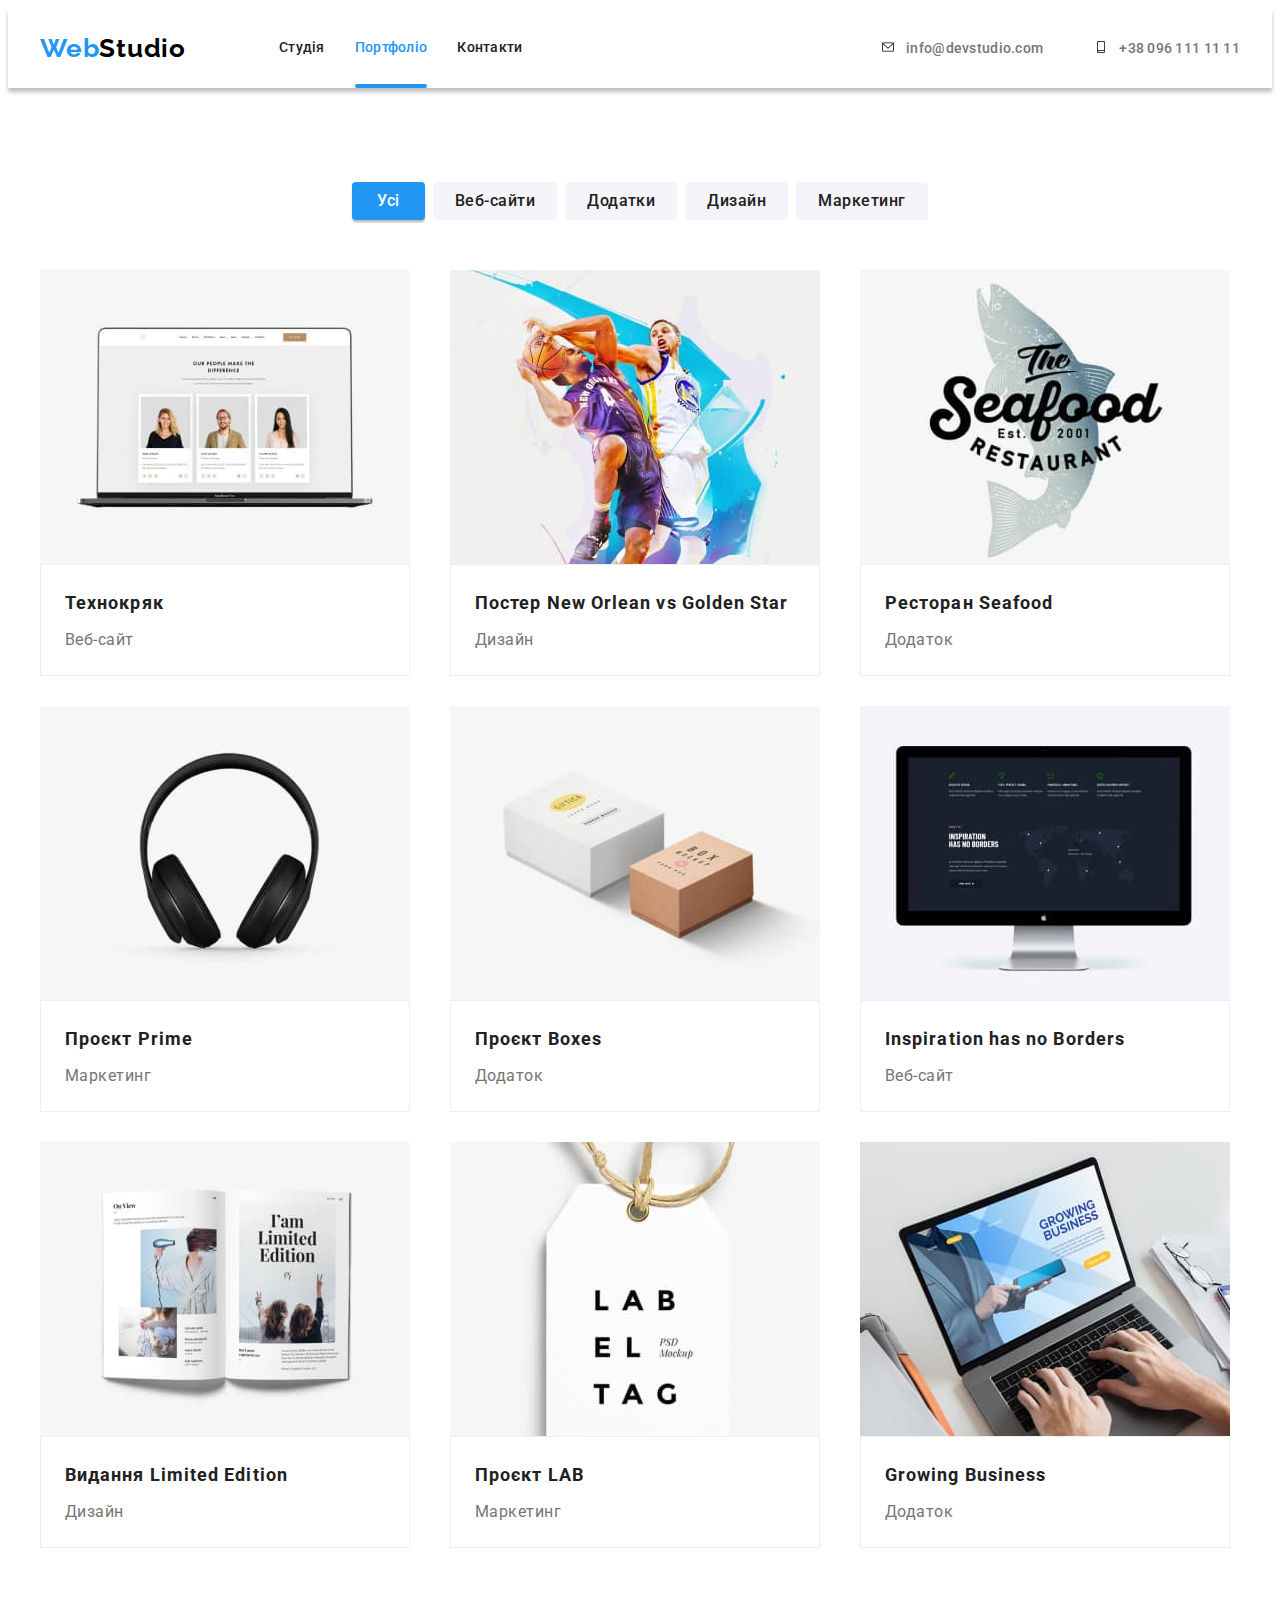
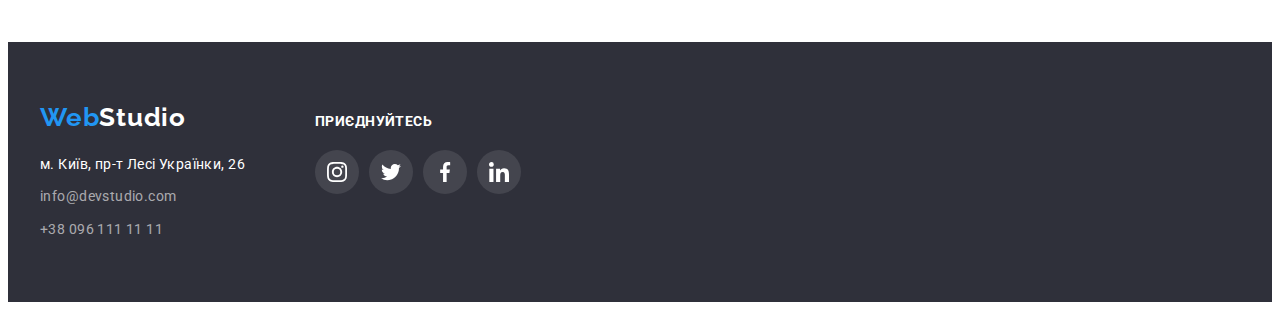
==== portfolio.html @ 469f7433 "add repo" ====
<!DOCTYPE html>
<html lang="en">
<head>
    <meta charset="UTF-8">
    <meta http-equiv="X-UA-Compatible" content="IE=edge">
    <meta name="viewport" content="width=device-width, initial-scale=1.0">
    <title>Document</title>
    <link rel="preconnect" href="https://fonts.googleapis.com">
    <link rel="preconnect" href="https://fonts.gstatic.com" crossorigin>
    <link href="https://fonts.googleapis.com/css2?family=Raleway:wght@700&family=Roboto:wght@400;500;700;900&display=swap"
        rel="stylesheet">
    <link rel="stylesheet" href="https://cdnjs.cloudflare.com/ajax/libs/modern-normalize/1.1.0/modern-normalize.min.css"
        integrity="sha512-wpPYUAdjBVSE4KJnH1VR1HeZfpl1ub8YT/NKx4PuQ5NmX2tKuGu6U/JRp5y+Y8XG2tV+wKQpNHVUX03MfMFn9Q=="
        crossorigin="anonymous" referrerpolicy="no-referrer" />
    <link rel="stylesheet" href="./css/styles.css">
</head>
<body>
    <header class="site-header">
        <div class="container header-container">
            <nav class="header-nav">
                <a href="/" class="logo"><span class="accent">Web</span>Studio</a>
                <ul class="site-nav list">
                <li class="link-header"><a href="./index.html" class="link">Студія</a></li>
                <li class="link-header"><a href="" class="link current">Портфоліо</a></li>
                <li class="link-header"><a href="" class="link">Контакти</a></li>
            </ul>
            </nav>
        <ul class="adress-header list">
            <li class="header-item"><a href="mailto:info@devstudio.com" class="header-link link"><svg class="header-icon"
                        width="16" height="12">
                        <use href="./images/icons.svg#icon-mail"></use>
                    </svg>info@devstudio.com</a></li>
            <li class="header-item"><a href="tel:+380961111111" class="header-link link"><svg class="header-icon" width="16"
                        height="12">
                        <use href="./images/icons.svg#icon-smartphone"></use>
                    </svg>+38 096 111 11 11</a></li>
        </ul>
            </div>
            </header>
    <main>
        <section class="portfolio-nav">
            <div class="container">
                <h1 class="visually-hidden">Секції портфоліо</h1>
                <ul class="portfolio-btn list">
                    <li><button type="button" class="button current-btn">Усі</button></li>
                    <li><button type="button" class="button">Веб-сайти</button></li>
                    <li><button type="button" class="button">Додатки</button></li>
                    <li><button type="button" class="button">Дизайн</button></li>
                    <li><button type="button" class="button">Маркетинг</button></li>
                </ul>
                <ul class="portfolio list">
                    <li class="portfolio-link">
                        <a href="" class="portfolio-img link">
                            <div class="text-top-wrap">
                            <img src="./images/prtf-img1.jpg" alt="Макбук з користувацькою сторінкою сайту" width="370" >
                            <p class="top-text">Ресурс пропонує комплексні пропозиції з різним рівнем функціоналу та сервісів. Все це дозволить відвідувачу отримати
                            вичерпні відомості про компанію чи приватну особу.</p>
                            </div>
                            <div class="link-text">
                                <h2 class="portfolio-header">Технокряк</h2>
                                <p class="portfolio-text">Веб-сайт</p>
                            </div>
                        </a>
                    </li>
                    <li class="portfolio-link"><a href="" class="portfolio-img link">
                        <div class="text-top-wrap">
                            <img src="./images/prtf-img2.jpg" alt="Баскетбольні гравці" width="370">
                        <p class="top-text">Ресурс пропонує комплексні пропозиції з різним рівнем функціоналу та сервісів. Все це дозволить
                        відвідувачу отримати
                        вичерпні відомості про компанію чи приватну особу.</p>
                        </div>
                        <div class="link-text">
                            <h2 class="portfolio-header">Постер New Orlean vs Golden Star</h2>
                            <p class="portfolio-text">Дизайн</p>
                        </div>
                        </a>
                    </li>
                    <li class="portfolio-link"><a href="" class="portfolio-img link">
                        <div class="text-top-wrap">
                            <img src="./images/prtf-img3.jpg" alt="Логотип ресторану" width="370"><p class="top-text">Ресурс пропонує комплексні пропозиції з різним рівнем функціоналу та сервісів. Все це дозволить
                        відвідувачу отримати
                        вичерпні відомості про компанію чи приватну особу.</p>
                        </div>
                        <div class="link-text">
                            <h2 class="portfolio-header">Ресторан Seafood</h2>
                            <p class="portfolio-text">Додаток</p>
                        </div>
                        </a>
                    </li>
                    <li class="portfolio-link"><a href="" class="portfolio-img link">
                        <div class="text-top-wrap">
                            <img src="./images/prtf-img4.jpg" alt="Гарнітура" width="370"><p class="top-text">Ресурс пропонує комплексні пропозиції з різним рівнем функціоналу та сервісів. Все це дозволить
                        відвідувачу отримати
                        вичерпні відомості про компанію чи приватну особу.</p>
                        </div>
                        <div class="link-text">
                            <h2 class="portfolio-header">Проєкт Prime</h2>
                            <p class="portfolio-text">Маркетинг</p>
                        </div>
                        </a>
                    </li>
                    <li class="portfolio-link"><a href="" class="portfolio-img link">
                        <div class="text-top-wrap">
                            <img src="./images/prtf-img5.jpg" alt="Пакувальна продукція" width="370"><p class="top-text">Ресурс пропонує комплексні пропозиції з різним рівнем функціоналу та сервісів. Все це дозволить
                        відвідувачу отримати
                        вичерпні відомості про компанію чи приватну особу.</p>
                        </div>
                        <div class="link-text">
                            <h2 class="portfolio-header">Проєкт Boxes</h2>
                            <p class="portfolio-text">Додаток</p>
                        </div>
                        </a>
                    </li>
                    <li class="portfolio-link"><a href="" class="portfolio-img link">
                        <div class="text-top-wrap">
                            <img src="./images/prtf-img6.jpg" alt="Головна сторінка веб-сайту" width="370"><p class="top-text">Ресурс пропонує комплексні пропозиції з різним рівнем функціоналу та сервісів. Все це дозволить
                        відвідувачу отримати
                        вичерпні відомості про компанію чи приватну особу.</p>
                        </div>
                        <div class="link-text">
                            <h2 class="portfolio-header">Inspiration has no Borders</h2>
                            <p class="portfolio-text">Веб-сайт</p>
                        </div>
                        </a>
                    </li>
                    <li class="portfolio-link"><a href="" class="portfolio-img link">
                        <div class="text-top-wrap">
                            <img src="./images/prtf-img7.jpg" alt="Сторінки журналу" width="370"><p class="top-text">Ресурс пропонує комплексні пропозиції з різним рівнем функціоналу та сервісів. Все це дозволить
                        відвідувачу отримати
                        вичерпні відомості про компанію чи приватну особу.</p>
                        </div>
                        <div class="link-text">
                            <h2 class="portfolio-header">Видання Limited Edition</h2>
                            <p class="portfolio-text">Дизайн</p>
                        </div>
                        </a>
                    </li>
                    <li class="portfolio-link"><a href="" class="portfolio-img link">
                        <div class="text-top-wrap">
                            <img src="./images/prtf-img8.jpg" alt="Маркування фірмового стилю" width="370"><p class="top-text">Ресурс пропонує комплексні пропозиції з різним рівнем функціоналу та сервісів. Все це дозволить
                        відвідувачу отримати
                        вичерпні відомості про компанію чи приватну особу.</p>
                        </div>
                        <div class="link-text">
                            <h2 class="portfolio-header">Проєкт LAB</h2>
                            <p class="portfolio-text">Маркетинг</p>
                        </div>
                        </a>
                    </li>
                    <li class="portfolio-link"><a href="" class="portfolio-img link">
                        <div class="text-top-wrap">
                            <img src="./images/prtf-img9.jpg" alt="Сторінка веб-сайту на головному екрані ноутбуку користувача" width="370"><p class="top-text">Ресурс пропонує комплексні пропозиції з різним рівнем функціоналу та сервісів. Все це дозволить
                        відвідувачу отримати
                        вичерпні відомості про компанію чи приватну особу.</p>
                        </div>
                        <div class="link-text">
                            <h2 class="portfolio-header">Growing Business</h2>
                            <p class="portfolio-text">Додаток</p>
                        </div>
                        </a>
                    </li>
                </ul>
            </div>
        </section>
    </main>
    <footer class="footer">
        <div class="footer-container container">
            <div class="container-address">
                <a href="/" class="logo-footer"><span class="accent">Web</span>Studio</a>
                <address class="address-footer">
                    <ul class="nav list">
                        <li class="nav-link"><a href="https://goo.gl/maps/p6rWdTMNFXtJnuZH9" target="_blank"
                                rel="noopener noreferrer nofollow" class="nav-address">м. Київ, пр-т Лесі Українки, 26</a>
                        </li>
                        <li class="nav-link"><a href="mailto:info@devstudio.com" class="nav-info">info@devstudio.com</a>
                        </li>
                        <li class="nav-link"><a href="tel:+380961111111" class="nav-info">+38 096 111 11 11</a></li>
                    </ul>
                </address>
            </div>
            <div class="container-link">
                <h2 class="footer-hidden">Приєднуйтесь</h2>
                <ul class="footer-soc-list list">
                    <li class="footer-soc-item">
                        <a href="" target="_blank" rel="noopener noreferrer nofollow" class="footer-soc-link link">
                            <svg class="footer-soc-icon" width="20" height="20">
                                <use href="./images/icons.svg#icon-instagram"></use>
                            </svg>
                        </a>
                    </li>
                    <li class="footer-soc-item">
                        <a href="" target="_blank" rel="noopener noreferrer nofollow" class="footer-soc-link link"><svg
                                class="footer-soc-icon" width="20" height="20">
                                <use href="./images/icons.svg#icon-twitter"></use>
                            </svg></a>
                    </li>
                    <li class="footer-soc-item">
                        <a href="" target="_blank" rel="noopener noreferrer nofollow" class="footer-soc-link link"><svg
                                class="footer-soc-icon" width="20" height="20">
                                <use href="./images/icons.svg#icon-facebook"></use>
                            </svg></a>
                    </li>
                    <li class="footer-soc-item">
                        <a href="" target="_blank" rel="noopener noreferrer nofollow" class="footer-soc-link link"><svg
                                class="footer-soc-icon" width="20" height="20">
                                <use href="./images/icons.svg#icon-linkedin"></use>
                            </svg></a>
                    </li>
    
                </ul>
            </div>
        </div>
    </footer>

</body>

</html>
---- css/styles.css ----
p,
h1,
h2,
h3,
h4,
h5,
h6 {
    margin: 0;
}

ul,
ol {
    margin: 0;
    padding-left: 0;
}

button {
    cursor: pointer;
}

address {
    font-style: normal;
}

img {
    display: block;
    max-width: 100%;
    height: auto;
}

body{
    background-color: #fff;
    color: #757575;
    font-family: "roboto", sans-serif;
}
:root{
    --primary-text-color: #757575;
    --title-text-color: #212121;
    --acent-color: #2196F3;
    --acent-text-color: #FFFFFF;
    --logo-header: #000000;
    --container-color: #EEEEEE;
    --section-bottom: #F5F4FA;
    --background-container: #2F303A;    
    --footer-text: rgb(255, 255, 255, 0.6);
    --bgd-container: #C4C4C4;
}

.list{
    list-style: none;
}

.link{
    text-decoration: none;
}

.container{
    width: 1200px;
    padding-left: 15px;
    padding-right: 15px;
    margin: 0 auto;
    /* outline: 2px solid red; */
}

.visually-hidden {
    position: absolute;
    white-space: nowrap;
    width: 1px;
    height: 1px;
    overflow: hidden;
    border: 0;
    padding: 0;
    clip: rect(0 0 0 0);
    clip-path: inset(50%);
    margin: -1px;
}
                                                        /*header*/
.site-header{
    background-color: var(--acent-text-color);
    box-shadow: 0px 4px 4px rgba(0, 0, 0, 0.25);
}

.logo{
    margin-right: 93px;
    color: var(--logo-header);
    text-decoration: none;
    font-family: 'raleway', sans-serif;
    font-weight: 700;
    font-size: 26px;
    line-height: 1.19;
    letter-spacing: 0.03em;
}

.accent{
    color: var(--acent-color);
}

.site-nav{
    display: flex;
    gap: 30px;
}

.link-header{
    position: relative;
}

.current::after {
    content: '';
    position: absolute;
    width: 100%;
    height: 4px;
    border-radius: 2px;
    padding-bottom: 32;
    bottom: 0;
    right: 0;
    background-color: var(--acent-color);
}

.header-nav{
    display: flex;
    align-items: center;
}
.adress-header{
    display: flex;
    align-items: center;
    gap: 50px;
}
.header-container{
    display: flex;
    justify-content: space-between;
}

.header-icon{
    align-items: center;
    margin-right: 10px;
    transition: fill 250ms linear;
}

.site-nav .link{
    color: var(--title-text-color);

    display: block;
    font-weight: 500;
    font-size: 14px;
    line-height: 1.14;
    letter-spacing: 0.02em;
    padding-top: 32px;
    padding-bottom: 32px;
    transition: color 250ms linear;
}

.site-nav .link:hover,
.site-nav .link:focus{
    color: var(--acent-color);
}
.site-nav .link.current{
    color: var(--acent-color);
}

.adress-header .link{
    color: var(--primary-text-color);

    font-weight: 500;
    font-size: 14px;
    line-height: 1.14;
    letter-spacing: 0.02em; 
    transition: color 250ms linear;
}

.adress-header .link:hover,
.adress-header .link:focus{
    color: var(--acent-color);
}

.adress-header .link:hover .header-icon,
.adress-header .link:focus .header-icon{
    fill: var(--acent-color);
}

                                                    /*main*/
.hero{
    padding-top: 200px;
    padding-bottom: 200px;
    max-width: 1600px;
    margin-left: auto;
    margin-right: auto;
    background-image: linear-gradient(rgba(47, 48, 58, 0.4), rgba(47, 48, 58, 0.4)), url(../images/hero.jpg);
    background-repeat: no-repeat;
    background-position: center;
    background-size: cover;
    background-color: var(--bgd-container);
}
.hero-title{

    width: 696px;
    margin: 0 auto;
    margin-bottom: 30px;

    color: var(--acent-text-color);
    font-weight: 900;
    font-size: 44px;
    line-height: 1.36;
    text-align: center;
    letter-spacing: 0.06em;
    text-transform: uppercase;
}
.hero-button{
    min-width: 216px;
    height: 50px;

    padding: 0;
    margin: 0 auto;
    display: block;

    box-shadow: 0px 4px 4px rgba(0, 0, 0, 0.15);
    border-radius: 4px; 
    color: var(--acent-text-color);
    background-color: var(--acent-color);
    font-family: inherit;
    font-weight: 700;
    font-size: 16px;
    line-height: 1.87;
    letter-spacing: 0.06em;
    border: none;
    cursor: pointer;
}


.corporation-icon-item {
    height: 120px;
    display: flex;
    align-items: center;
    justify-content: center;
    background: #F5F4FA;
    border-radius: 4px;
    margin-bottom: 30px;
}

.corporation-list{
    display: flex;
    gap: 30px;
}

.corporation-link{
    width: calc((100%-90)/4)

}

.corporation{
    padding-top: 94px;
    padding-bottom: 94px;
}

.corporation-caption{
    margin-bottom: 10px;

    color: var(--title-text-color);

    font-weight: 700;
    font-size: 14px;
    line-height: 1.14;
    letter-spacing: 0.03em;
    text-transform: uppercase;
}
.corporation-text{
    color: var(--primary-text-color);

    font-size: 14px;
    line-height: 1.71;
    letter-spacing: 0.03em;
}

.skills{
    padding-bottom: 94px;
}

.skills-list{
    display: flex;
    gap: 30px;
}

.skills-hidden,
.team-hidden{
    margin-bottom: 50px;

    color: var(--title-text-color);

    text-align: center;
    font-weight: 700;
    font-size: 36px;
    line-height: 1.16;
    text-align: center;
    letter-spacing: 0.03em;
}
.team{
    padding-top: 94px;
    padding-bottom: 94px;
    background-color: var(--section-bottom);
}
.team-link{
    width: calc((100%-90)/4)
    box-shadow: 0px 1px 3px rgba(0, 0, 0, 0.12), 0px 1px 1px rgba(0, 0, 0, 0.14), 0px 2px 1px rgba(0, 0, 0, 0.2);
    border-radius: 0px 0px 4px 4px;
}

.team-box{
    padding-top: 30px;
    padding-bottom: 30px;
}

.team-list{
    display: flex;
    gap: 30px;
    

}
.team-list .team-link{
    background-color: var(--acent-text-color);
    box-shadow: 0px 1px 3px rgba(0, 0, 0, 0.12), 0px 1px 1px rgba(0, 0, 0, 0.14), 0px 2px 1px rgba(0, 0, 0, 0.2);
        border-radius: 0px 0px 4px 4px;
}

.team-caption{
    color: var(--title-text-color);
    text-align: center;
    font-weight: 500;
    font-size: 16px;
    line-height: 1.18;
    text-align: center;
    letter-spacing: 0.03em;
}

.team-text{
    margin-top: 10px;

    color: var(--primary-text-color);

    text-align: center;
    line-height: 1.18;
    text-align: center;
    letter-spacing: 0.03em;
}

.team-soc-list {
    margin-top: 16px;
    display: flex;
    justify-content: center;
    gap: 10px;
    
}

.team-soc-item {
    width: 44px;
    height: 44px;
}

.team-soc-link {
    width: 100%;
    height: 100%;
    background-color: var(--acent-text-color);
    border-radius: 50%;
    display: flex;
    align-items: center;
    justify-content: center;

    transition: background-color 250ms linear;
}
.team-soc-link:hover,
.team-soc-link:focus{
    background-color: var(--acent-color);
}

.team-soc-link:hover .team-soc-icon,
.team-soc-link:focus .team-soc-icon{
    fill: var(--acent-text-color);
}


.team-soc-icon{
    fill: #AFB1B8;
    transition: fill 250ms linear;
}

/* clients */
.clients {
    padding-top: 94px;
    padding-bottom: 94px;
}

.clients-hidden {
    margin-bottom: 50px;

    color: var(--title-text-color);
    text-align: center;
    font-weight: 700;
    font-size: 36px;
    line-height: 1.16;
    letter-spacing: 0.03em;
}

.clients-list {
    display: flex;
    gap: 30px;
}

.clients-icon-item {
    width: calc((100%-150) / 6);
    height: 92px;
}

.clients-icon-link {
    display: flex;
    align-items: center;
    justify-content: center;
    border: 1px solid #AFB1B8;
    border-radius: 4px;
    width: 100%;
    height: 100%;
    transition: border-color 250ms linear;
}
.clients-icon{
    fill: #AFB1B8;
    transition: fill 250ms linear;
}

.clients-icon-link:hover,
.clients-icon-link:focus {
    border-color: var(--acent-color);
}

.clients-icon-link:hover .clients-icon,
.clients-icon-link:focus .clients-icon {
    fill: var(--acent-color);
}
                                    /*FOOTER*/                                        

.footer{
    padding-top: 60px;
    padding-bottom: 60px;
    background-color: var(--background-container);
}

.logo-footer{
    color: var(--acent-text-color);

    text-decoration: none;
    font-family: 'raleway', sans-serif;
    font-weight: 700;
    font-size: 26px;
    line-height: 1.19;
    letter-spacing: 0.03em;
}

.nav-link:not(:last-child){
    margin-bottom: 9px;
}

.nav .nav-address{
    color: var(--acent-text-color);

    text-decoration: none;
    font-style: normal;
    font-size: 14px;
    line-height: 1.71;
    letter-spacing: 0.03em;

    transition: color 250ms linear;
}

.nav .nav-address:hover,
.nav .nav-address:focus {
    color: var(--acent-color);
}

.nav .nav-info{
    color: var(--footer-text);
    text-decoration: none;
    font-style: normal;
    font-size: 14px;
    line-height: 1.71;
    letter-spacing: 0.03em;

    transition: color 250ms linear;
}

.nav .nav-info:hover,
.nav .nav-info:focus {
    color: var(--acent-color);
}

.address-footer{
    margin-top: 20px;
}

.footer-hidden {
    margin-bottom: 20px;

    color: var(--acent-text-color);
    font-weight: 700;
    font-size: 14px;
    line-height: 1.14;
    letter-spacing: 0.03em;
    text-transform: uppercase;
}
.footer-container{
    display: flex;
    gap: 70px;
    align-items: baseline;
}


.footer-soc-list {
    display: flex;
    justify-content: center;
    gap: 10px;

}

.footer-soc-item {
    width: 44px;
    height: 44px;
}

.footer-soc-link {    
    width: 100%;
    height: 100%;
    background-color: rgba(255, 255, 255, 0.1);;
    border-radius: 50%;
    display: flex;
    align-items: center;
    justify-content: center;

    transition: background-color 250ms linear;
}

.footer-soc-icon {    
    fill: var(--acent-text-color);
    transition: fill 250ms linear;
}

.footer-soc-link:hover,
.footer-soc-link:focus {
    background-color: var(--acent-color);
}

.footer-soc-link:hover .footer-soc-icon,
.footer-soc-link:focus .footer-soc-icon {
    fill: var(--acent-text-color);
}


/*PORTFOLIO*/

.button{
    padding: 6px 22px;
}
.button.current-btn{
    padding: 6px 25px;
}
.portfolio-nav{
    padding-top: 94px;
    padding-bottom: 94px;
}

.portfolio-nav .button.current-btn {
    color: var(--acent-text-color);
    background-color: var(--acent-color);
    box-shadow: 0px 3px 1px rgba(0, 0, 0, 0.1), 0px 1px 2px rgba(0, 0, 0, 0.08), 0px 2px 2px rgba(0, 0, 0, 0.12);
    border-radius: 4px;

}

.portfolio-btn{
    justify-content: center;
    margin-bottom: 50px;
    display: flex;
    gap: 8px;
}

.portfolio-nav .button{
    border-radius: 4px;
    color: var(--title-text-color);
    background-color: var(--section-bottom);
    border: none;
    font-family: inherit;
    font-weight: 500;
    font-size: 16px;
    line-height: 1.62;
    text-align: center;
    letter-spacing: 0.03em;
    cursor: pointer;

    transition: background-color 250ms linear, color 250ms linear, box-shadow 250ms linear;
}

.portfolio-nav .button:hover,
.portfolio-nav .button:focus{
    color: var(--acent-text-color);
    background-color: var(--acent-color);
    box-shadow: 0px 3px 1px rgba(0, 0, 0, 0.1), 0px 1px 2px rgba(0, 0, 0, 0.08), 0px 2px 2px rgba(0, 0, 0, 0.12);
    border-radius: 4px;
}

.link-text{
    border: 1px solid #EEEEEE;
}

.portfolio-link{
    padding: 0;
    background-color: var(--acent-text-color);
    flex-basis: calc((100% - 60px) / 3);

}
.portfolio-link:hover .top-text,
.portfolio-link:focus .top-text{
    transform: translateY(0);
}

.portfolio-img{
    display: inline-block;
    transition: box-shadow 250ms linear;
}

.portfolio-img:hover,
.portfolio-img:focus{
    box-shadow: 0px 1px 1px rgba(0, 0, 0, 0.12), 0px 4px 4px rgba(0, 0, 0, 0.06), 1px 4px 6px rgba(0, 0, 0, 0.16);
}

.portfolio-header{
    color: var(--title-text-color);
    font-weight: 700;
    font-size: 18px;
    line-height: 2;
    letter-spacing: 0.06em;
    }

.portfolio-text{
    color: var(--primary-text-color);
    line-height: 1.87;
    letter-spacing: 0.03em;
}

.link-text{
    padding-top: 20px;
    padding-left: 24px;
    padding-bottom: 20px;
    padding-right: 24px;
}
.portfolio-text{
    margin-top: 4px;
}

.portfolio{
    display: flex;
    gap: 30px;
    flex-wrap: wrap;
}

.text-top-wrap{
    position: relative;
    overflow: hidden;
}

.top-text{
    font-size: 18px;
    line-height: 1.56;
    letter-spacing: 0.03em;
    color: #FFFFFF;
    background: rgba(33, 150, 243, 0.9);

    position: absolute;
    top: 0;
    padding: 63px 24px;

    transform: translateY(100%);
    transition: transform 250ms linear;
}

.skills-item{
    position: relative;
    overflow: hidden;
}

.skills-text-top {
    font-weight: 700;
    font-size: 14px;
    line-height: 1,14;
    text-align: center;
    letter-spacing: 0.03em;
    text-transform: uppercase;
    color: #FFFFFF;
    background: rgba(47, 48, 58, 0.8);

    position: absolute;
    bottom: 0;
    width: 100%;
    height: 70px;
    display: flex;
    align-items: center;
    justify-content: center;
} 
.footer-form {
}

.footer-input-label {
    font-weight: 700;
    font-size: 14px;
    line-height: 1.14;
    letter-spacing: 0.03em;
    text-transform: uppercase;
    color: var(--acent-text-color);
}
.footer-input-label span {
    display: block;
    margin-bottom: 20px;
}

.input-wrap {
    display: flex;
    align-items: center;
    justify-content: center;
}

.footer-input {
    width: 358px;
    height: 50px;
    transition: fill 250ms linear;
    border: 1px solid rgba(255, 255, 255, 0.3);
    filter: drop-shadow(0px 4px 4px rgba(0, 0, 0, 0.15));
    border-radius: 4px;
    padding-left: 16px;
    color: rgba(255, 255, 255, 0.6);
    font-size: 16px;
    outline: transparent;
    background-color: transparent;
}

.footer-input::placeholder {
    font-weight: 400;
    font-size: 16px;
    line-height: 1.25;
    display: flex;
    align-items: center;
    letter-spacing: 0.03em;
    color: rgba(255, 255, 255, 0.6);
}

.footer-button {
    padding: 10px 28px;
    margin: 0 auto;
    display: block;
    
    box-shadow: 0px 4px 4px rgba(0, 0, 0, 0.15);
    border-radius: 4px;
    color: var(--acent-text-color);
    background-color: #2196F3;
    font-family: inherit;
    font-weight: 700;
    font-size: 16px;
    line-height: 1.87;
    letter-spacing: 0.06em;
    border: none;
    cursor: pointer;
    margin-left: 12px;

    display: flex;
    align-items: center;
    justify-content: center;

    
}

.modal-send {
    fill: var(--acent-text-color);
    margin-left: 10px;
}


/* MODAL  */

.backdrop{
    width: 100%;
    height: 100%;
    background-color: rgba(0, 0, 0, 0.2);
    position: fixed;
    top: 0;

    transition: opacity 250ms linear, visibility 250ms linear;
}

.modal{
    width: 528px;
    min-height: 581px;
    background-color: var(--acent-text-color);
    position: absolute;
    top: 50%;
    left: 50%;
    padding: 40px;
    transform: translate(-50%, -50%) scaleY(1);
    transition: transform 250ms linear;
    box-shadow: 0px 1px 3px rgba(0, 0, 0, 0.12), 0px 1px 1px rgba(0, 0, 0, 0.14), 0px 2px 1px rgba(0, 0, 0, 0.2);
    border-radius: 4px;
}

.backdrop.is-hidden .modal{
    transform: translate(-50%, -50%) scaleY(0);
}

.modal-close{
    width: 30px;
    height: 30px;
    background-color: transparent;
    border: 1px solid rgba(0, 0, 0, 0.1);
    border-radius: 50%;

    position: absolute;
    right: 8px;
    top: 8px;

    display: flex;
    align-items: center;
    justify-content: center;
}

.modal-close-icon{
    transition: fill 250ms linear;
}

.modal-close:hover .modal-close-icon,
.modal-close:focus .modal-close-icon {
    fill: var(--acent-color);
}

.modal-title{
    font-weight: 700;
    font-size: 20px;
    line-height: 1.15;
    text-align: center;
    letter-spacing: 0.03em;
    color: var(--title-text-color);
    margin-bottom: 12px;
}

.modal-input{
    width: 100%;
    height: 40px;
    transition: fill 250ms linear;
    border: 1px solid rgba(33, 33, 33, 0.2);
    border-radius: 4px;
    padding-left: 42px;
    color: var(--title-text-color);
    font-size: 14px;
    outline: transparent;
}

.modal-input:focus,
.modal-input:hover{
    border-color: var(--acent-color);
    
}

.modal-input:focus + .modal-input-icon,
.modal-input:hover +.modal-input-icon{
    fill: var(--acent-color);
}

.modal-input-icon{
    transition: fill 250ms linear;
}

.input-wrap{
    position: relative;
}

.modal-field{
    margin-bottom: 10px;
}

.modal-field.comment-field{
    margin-bottom: 20px;
}

.modal-input-icon{
    position: absolute;
    left: 12px;
    top: 50%;
    transform: translateY(-50%);
}

.modal-input::placeholder{
    font-weight: 400;
    font-size: 12px;
    line-height: 1.16;
    letter-spacing: 0.01em;
    color: rgba(117, 117, 117, 0.5);
}

.modal-text{
    width: 100%;
    height: 120px;
    border: 1px solid rgba(33, 33, 33, 0.2);
    border-radius: 4px;
    padding: 12px 16px;
    resize: none;
    font-size: 14px;
    color: var(--title-text-color);
    outline: transparent;
    transition: fill 250ms linear;
}

.modal-text::placeholder{
    font-weight: 400;
    font-size: 12px;
    line-height: 1.16;
    letter-spacing: 0.01em;
    color: rgba(117, 117, 117, 0.5);
}
.modal-text:hover,
.modal-text:focus{
    border-color: var(--acent-color);
}

.modal-button{
    padding: 10px 52px;
    margin: 0 auto;
    display: block;
    
    box-shadow: 0px 4px 4px rgba(0, 0, 0, 0.15);
    border-radius: 4px;
    color: var(--acent-text-color);
    background-color: var(--acent-color);
    font-family: inherit;
    font-weight: 700;
    font-size: 16px;
    line-height: 1.87;
    letter-spacing: 0.06em;
    border: none;
    cursor: pointer;

    transition: background-color 250ms linear, color 250ms linear, box-shadow 250ms linear;

}   

.modal-button:hover,
.modal-button:focus {
    border-radius: 4px;
    background: #188CE8;
    box-shadow: 0px 3px 1px rgba(0, 0, 0, 0.1), 0px 1px 2px rgba(0, 0, 0, 0.08), 0px 2px 2px rgba(0, 0, 0, 0.12);
}

.input-label{
    font-weight: 400;
    font-size: 12px;
    line-height: 1.16;
    letter-spacing: 0.01em;
    color: var(--primary-text-color);
    
}
.input-label span{
    display: block;
    margin-bottom: 4px;
}

.check-field{
    margin-bottom: 30px;
    display: flex;
    justify-content: center;
}

.check-text{
    font-weight: 400;
    font-size: 14px;
    line-height: 1.71;
    letter-spacing: 0.03em;
    color: var(--primary-text-color);
    display: flex;
    align-items: center;
}

.check-text span{
    width: 16px;
    height: 15px;
    border: 2px solid #212121;
    border-radius: 3px;
    margin-right: 7px;
    display: flex;
    align-items: center;
    justify-content: center;
    fill: transparent;
}

.input-check:checked + .check-text span{
    background-color: #2196F3;
    border: transparent;
    fill: var(--acent-text-color);
}
.input-check:focus + .check-text span,
.input-check:hover + .check-text span{
    border-color: var(--acent-color);
}

.check-link{
    color: #2196F3;
    display: block;
    font-weight: 400;
    font-size: 14px;
    line-height: 1.71;
    letter-spacing: 0.03em;
    text-decoration-line: underline;
    margin-left: 5px;


}

/* java */

.backdrop.is-hidden{
    opacity: 0;
    visibility: hidden;
    pointer-events: none;
}
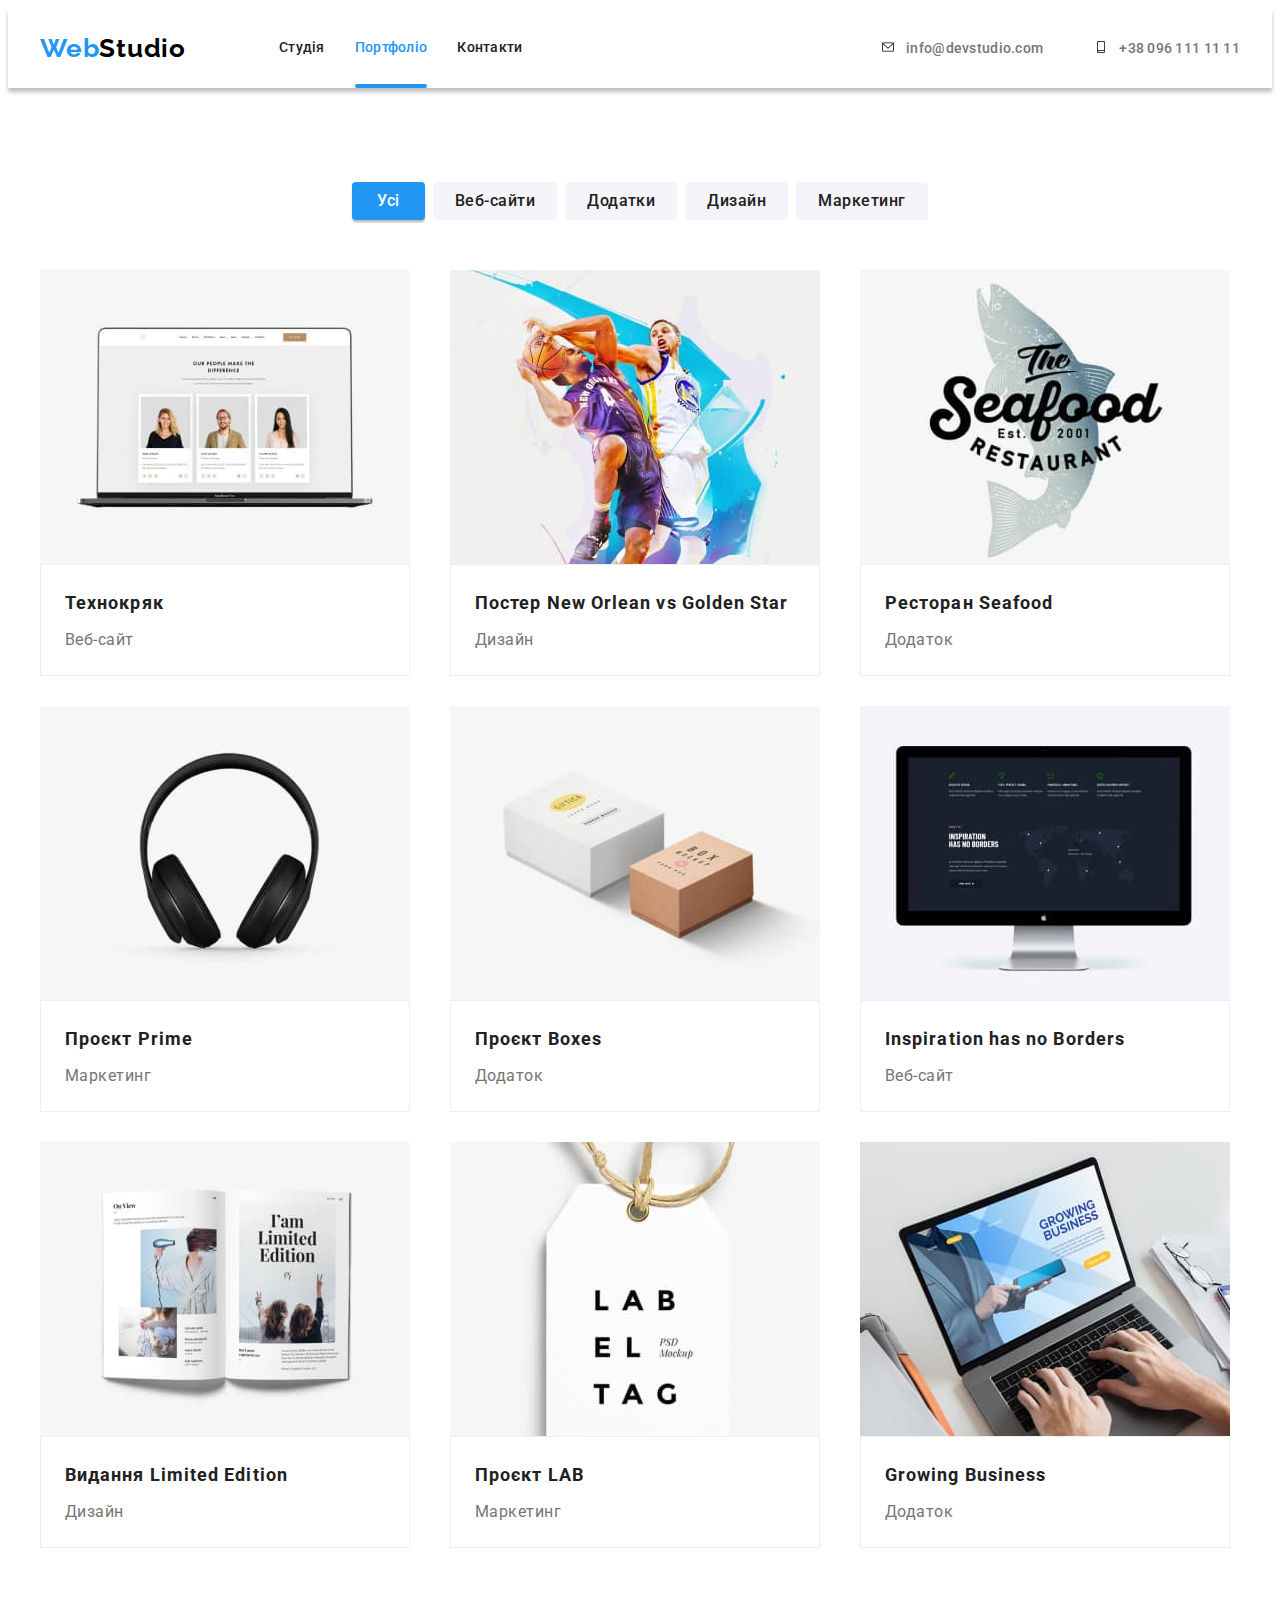
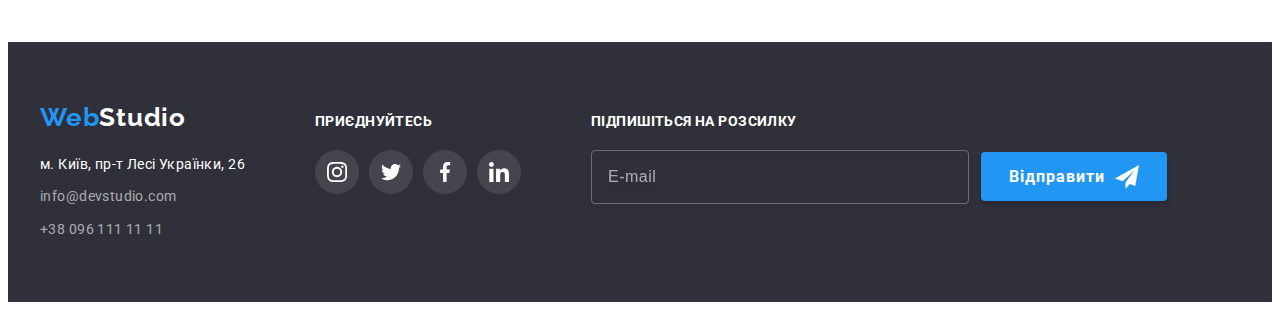
==== commit 1c9a4e80: "add correct version" ====
--- a/portfolio.html
+++ b/portfolio.html
@@ -12,7 +12,7 @@
     <link rel="stylesheet" href="https://cdnjs.cloudflare.com/ajax/libs/modern-normalize/1.1.0/modern-normalize.min.css"
         integrity="sha512-wpPYUAdjBVSE4KJnH1VR1HeZfpl1ub8YT/NKx4PuQ5NmX2tKuGu6U/JRp5y+Y8XG2tV+wKQpNHVUX03MfMFn9Q=="
         crossorigin="anonymous" referrerpolicy="no-referrer" />
-    <link rel="stylesheet" href="./css/styles.css">
+    <link rel="stylesheet" href="./css/main.min.css">
 </head>
 <body>
     <header class="site-header">
@@ -209,6 +209,22 @@
     
                 </ul>
             </div>
+            <div>
+                <form class="footer-form">
+                    <div class="footer-field">
+                        <label for="footer-user-email" class="footer-input-label"><span>Підпишіться на
+                                розсилку</span></label>
+                        <div class="input-wrap">
+                            <input type="email" name="user-email" class="footer-input" placeholder="E-mail" required
+                                id="footer-user-email">
+                            <button type="submit" class="footer-button">Відправити<svg class="modal-send" width="24"
+                                    height="24">
+                                    <use href="./images/icons.svg#icon-send"></use>
+                                </svg></button>
+                        </div>
+                    </div>
+                </form>
+            </div>
         </div>
     </footer>
 
--- a/css/main.min.css
+++ b/css/main.min.css
@@ -0,0 +1 @@
+:root{--primary-text-color: #757575;--title-text-color: #212121;--acent-color: #2196F3;--acent-text-color: #FFFFFF;--logo-header: #000000;--container-color: #EEEEEE;--section-bottom: #F5F4FA;--background-container: #2F303A;--footer-text: rgb(255, 255, 255, 0.6);--bgd-container: #C4C4C4}p,h1,h2,h3,h4,h5,h6{margin:0}ul,ol{margin:0;padding-left:0}button{cursor:pointer}address{font-style:normal}img{display:block;max-width:100%;height:auto}body{background-color:#fff;color:#757575;font-family:"roboto",sans-serif}.list{list-style:none}.link{text-decoration:none}.visually-hidden{position:absolute;white-space:nowrap;width:1px;height:1px;overflow:hidden;border:0;padding:0;clip:rect(0 0 0 0);-webkit-clip-path:inset(50%);clip-path:inset(50%);margin:-1px}.container{width:1200px;padding-left:15px;padding-right:15px;margin:0 auto}.input-wrap{display:flex;align-items:center;justify-content:center}.backdrop{width:100%;height:100%;background-color:rgba(0,0,0,.2);position:fixed;top:0;transition:opacity 250ms linear,visibility 250ms linear}.modal{width:528px;min-height:581px;background-color:var(--acent-text-color);position:absolute;top:50%;left:50%;padding:40px;transform:translate(-50%, -50%) scaleY(1);transition:transform 250ms linear;box-shadow:0px 1px 3px rgba(0,0,0,.12),0px 1px 1px rgba(0,0,0,.14),0px 2px 1px rgba(0,0,0,.2);border-radius:4px}.backdrop.is-hidden .modal{transform:translate(-50%, -50%) scaleY(0)}.modal-close{width:30px;height:30px;background-color:rgba(0,0,0,0);border:1px solid rgba(0,0,0,.1);border-radius:50%;position:absolute;right:8px;top:8px;display:flex;align-items:center;justify-content:center}.modal-close-icon{transition:fill 250ms linear}.modal-close:hover .modal-close-icon,.modal-close:focus .modal-close-icon{fill:var(--acent-color)}.modal-title{font-weight:700;font-size:20px;line-height:1.15;letter-spacing:.03em;text-align:center;color:var(--title-text-color);margin-bottom:12px}.modal-input{width:100%;height:40px;transition:fill 250ms linear;border:1px solid rgba(33,33,33,.2);border-radius:4px;padding-left:42px;color:var(--title-text-color);font-size:14px;outline:rgba(0,0,0,0)}.modal-input:focus,.modal-input:hover{border-color:var(--acent-color)}.modal-input::-moz-placeholder{font-weight:400;font-size:12px;line-height:1.16;letter-spacing:.01em;color:rgba(117,117,117,.5)}.modal-input:-ms-input-placeholder{font-weight:400;font-size:12px;line-height:1.16;letter-spacing:.01em;color:rgba(117,117,117,.5)}.modal-input::placeholder{font-weight:400;font-size:12px;line-height:1.16;letter-spacing:.01em;color:rgba(117,117,117,.5)}.modal-input-icon{transition:fill 250ms linear}.modal-input:focus+.modal-input-icon,.modal-input:hover+.modal-input-icon{fill:var(--acent-color)}.input-wrap{position:relative}.modal-field{margin-bottom:10px}.modal-field.comment-field{margin-bottom:20px}.modal-input-icon{position:absolute;left:12px;top:50%;transform:translateY(-50%)}.modal-text{width:100%;height:120px;border:1px solid rgba(33,33,33,.2);border-radius:4px;padding:12px 16px;resize:none;font-size:14px;color:var(--title-text-color);outline:rgba(0,0,0,0);transition:fill 250ms linear}.modal-text:hover,.modal-text:focus{border-color:var(--acent-color)}.modal-text::-moz-placeholder{font-weight:400;font-size:12px;line-height:1.16;letter-spacing:.01em;color:rgba(117,117,117,.5)}.modal-text:-ms-input-placeholder{font-weight:400;font-size:12px;line-height:1.16;letter-spacing:.01em;color:rgba(117,117,117,.5)}.modal-text::placeholder{font-weight:400;font-size:12px;line-height:1.16;letter-spacing:.01em;color:rgba(117,117,117,.5)}.modal-button{padding:10px 52px;margin:0 auto;display:block;box-shadow:0px 4px 4px rgba(0,0,0,.15);border-radius:4px;color:var(--acent-text-color);background-color:var(--acent-color);font-family:inherit;font-weight:700;font-size:16px;line-height:1.87;letter-spacing:.06em;border:none;cursor:pointer;transition:background-color 250ms linear,color 250ms linear,box-shadow 250ms linear}.modal-button:hover,.modal-button:focus{border-radius:4px;background:#188ce8;box-shadow:0px 3px 1px rgba(0,0,0,.1),0px 1px 2px rgba(0,0,0,.08),0px 2px 2px rgba(0,0,0,.12)}.input-label{font-weight:400;font-size:12px;line-height:1.16;letter-spacing:.01em;color:var(--primary-text-color)}.input-label span{display:block;margin-bottom:4px}.check-field{margin-bottom:30px;display:flex;justify-content:center}.check-text{font-weight:400;font-size:14px;line-height:1.71;letter-spacing:.03em;color:var(--primary-text-color);display:flex;align-items:center}.check-text span{width:16px;height:15px;border:2px solid #212121;border-radius:3px;margin-right:7px;display:flex;align-items:center;justify-content:center;fill:rgba(0,0,0,0)}.input-check:checked+.check-text span{background-color:#2196f3;border:rgba(0,0,0,0);fill:var(--acent-text-color)}.input-check:focus+.check-text span,.input-check:hover+.check-text span{border-color:var(--acent-color)}.check-link{color:#2196f3;display:block;font-weight:400;font-size:14px;line-height:1.71;letter-spacing:.03em;-webkit-text-decoration-line:underline;text-decoration-line:underline;margin-left:5px}.backdrop.is-hidden{opacity:0;visibility:hidden;pointer-events:none}.site-header{background-color:var(--acent-text-color);box-shadow:0px 4px 4px rgba(0,0,0,.25)}.logo{margin-right:93px;color:var(--logo-header);text-decoration:none;font-family:"raleway",sans-serif;font-weight:700;font-size:26px;line-height:1.19;letter-spacing:.03em}.accent{color:var(--acent-color)}.site-nav{display:flex;gap:30px}.link-header{position:relative}.current::after{content:"";position:absolute;width:100%;height:4px;border-radius:2px;padding-bottom:32;bottom:0;right:0;background-color:var(--acent-color)}.header-nav{display:flex;align-items:center}.adress-header{display:flex;align-items:center;gap:50px}.header-container{display:flex;justify-content:space-between}.header-icon{align-items:center;margin-right:10px;transition:fill 250ms linear}.adress-header .link:hover .header-icon,.adress-header .link:focus .header-icon{fill:var(--acent-color)}.site-nav .link{color:var(--title-text-color);display:block;font-weight:500;font-size:14px;line-height:1.14;letter-spacing:.02em;padding-top:32px;padding-bottom:32px;transition:color 250ms linear}.site-nav .link:hover,.site-nav .link:focus{color:var(--acent-color)}.site-nav .link.current{color:var(--acent-color)}.adress-header .link{color:var(--primary-text-color);font-weight:500;font-size:14px;line-height:1.14;letter-spacing:.02em;transition:color 250ms linear}.adress-header .link:hover,.adress-header .link:focus{color:var(--acent-color)}.hero{padding-top:200px;padding-bottom:200px;max-width:1600px;margin-left:auto;margin-right:auto;background-image:linear-gradient(rgba(47, 48, 58, 0.4), rgba(47, 48, 58, 0.4)),url(../images/hero.jpg);background-repeat:no-repeat;background-position:center;background-size:cover;background-color:var(--bgd-container)}.hero-title{width:696px;margin:0 auto;margin-bottom:30px;color:var(--acent-text-color);font-weight:900;font-size:44px;line-height:1.36;letter-spacing:.06em;text-align:center;text-transform:uppercase}.hero-button{min-width:216px;height:50px;padding:0;margin:0 auto;display:block;box-shadow:0px 4px 4px rgba(0,0,0,.15);border-radius:4px;color:var(--acent-text-color);background-color:var(--acent-color);font-family:inherit;font-weight:700;font-size:16px;line-height:1.87;letter-spacing:.06em;border:none;cursor:pointer}.corporation-icon-item{height:120px;display:flex;align-items:center;justify-content:center;background:var(--section-bottom);border-radius:4px;margin-bottom:30px}.corporation-list{display:flex;gap:30px}.corporation-link{width:calc((100% - 90px)/4)}.corporation{padding-top:94px;padding-bottom:94px}.corporation-caption{margin-bottom:10px;color:var(--title-text-color);font-weight:700;font-size:14px;line-height:1.14;letter-spacing:.03em;text-transform:uppercase}.corporation-text{color:var(--primary-text-color);font-size:14px;line-height:1.71;letter-spacing:.03em}.skills{padding-bottom:94px}.skills-list{display:flex;gap:30px}.skills-item{position:relative;overflow:hidden}.skills-text-top{font-weight:700;font-size:14px;line-height:1.14;letter-spacing:.03em;text-align:center;text-transform:uppercase;color:#fff;background:rgba(47,48,58,.8);position:absolute;bottom:0;width:100%;height:70px;display:flex;align-items:center;justify-content:center}.skills-hidden{margin-bottom:50px;color:var(--title-text-color);text-align:center;font-weight:700;font-size:36px;line-height:1.16;letter-spacing:.03em;text-align:center}.team-hidden{margin-bottom:50px;color:var(--title-text-color);font-weight:700;font-size:36px;line-height:1.16;letter-spacing:.03em;text-align:center}.team{padding-top:94px;padding-bottom:94px;background-color:var(--section-bottom)}.team-link{box-shadow:0px 1px 3px rgba(0,0,0,.12),0px 1px 1px rgba(0,0,0,.14),0px 2px 1px rgba(0,0,0,.2);border-radius:0px 0px 4px 4px}.team-box{padding-top:30px;padding-bottom:30px}.team-list{display:flex;gap:30px}.team-list .team-link{background-color:var(--acent-text-color);box-shadow:0px 1px 3px rgba(0,0,0,.12),0px 1px 1px rgba(0,0,0,.14),0px 2px 1px rgba(0,0,0,.2);border-radius:0px 0px 4px 4px}.team-caption{color:var(--title-text-color);text-align:center;font-weight:500;font-size:16px;line-height:1.18;letter-spacing:.03em;text-align:center}.team-text{margin-top:10px;color:var(--primary-text-color);line-height:1.18;letter-spacing:.03em;text-align:center}.team-soc-list{margin-top:16px;display:flex;justify-content:center;gap:10px}.team-soc-item{width:44px;height:44px}.team-soc-link{width:100%;height:100%;background-color:var(--acent-text-color);border-radius:50%;display:flex;align-items:center;justify-content:center;transition:background-color 250ms linear}.team-soc-link:hover,.team-soc-link:focus{background-color:var(--acent-color)}.team-soc-icon{fill:#afb1b8;transition:fill 250ms linear}.team-soc-link:hover .team-soc-icon,.team-soc-link:focus .team-soc-icon{fill:var(--acent-text-color)}.clients{padding-top:94px;padding-bottom:94px}.clients-hidden{margin-bottom:50px;color:var(--title-text-color);text-align:center;font-weight:700;font-size:36px;line-height:1.16;letter-spacing:.03em}.clients-list{display:flex;gap:30px}.clients-icon-item{width:calc((100% - 150px)/6);height:92px}.clients-icon-link{display:flex;align-items:center;justify-content:center;border:1px solid #afb1b8;border-radius:4px;width:100%;height:100%;transition:border-color 250ms linear}.clients-icon-link:hover,.clients-icon-link:focus{border-color:var(--acent-color)}.clients-icon{fill:#afb1b8;transition:fill 250ms linear}.clients-icon-link:hover .clients-icon,.clients-icon-link:focus .clients-icon{fill:var(--acent-color)}.footer{padding-top:60px;padding-bottom:60px;background-color:var(--background-container)}.logo-footer{color:var(--acent-text-color);text-decoration:none;font-family:"raleway",sans-serif;font-weight:700;font-size:26px;line-height:1.19;letter-spacing:.03em}.nav-link:not(:last-child){margin-bottom:9px}.nav .nav-address{color:var(--acent-text-color);text-decoration:none;font-style:normal;font-size:14px;line-height:1.71;letter-spacing:.03em;transition:color 250ms linear}.nav .nav-address:hover,.nav .nav-address:focus{color:var(--acent-color)}.nav .nav-info{color:var(--footer-text);text-decoration:none;font-style:normal;font-size:14px;line-height:1.71;letter-spacing:.03em;transition:color 250ms linear}.nav .nav-info:hover,.nav .nav-info:focus{color:var(--acent-color)}.address-footer{margin-top:20px}.footer-hidden{margin-bottom:20px;color:var(--acent-text-color);font-weight:700;font-size:14px;line-height:1.14;letter-spacing:.03em;text-transform:uppercase}.footer-container{display:flex;gap:70px;align-items:baseline}.footer-soc-list{display:flex;justify-content:center;gap:10px}.footer-soc-item{width:44px;height:44px}.footer-soc-link{width:100%;height:100%;background-color:rgba(255,255,255,.1);border-radius:50%;display:flex;align-items:center;justify-content:center;transition:background-color 250ms linear}.footer-soc-link:hover,.footer-soc-link:focus{background-color:var(--acent-color)}.footer-soc-icon{fill:var(--acent-text-color);transition:fill 250ms linear}.footer-soc-link:hover .footer-soc-icon,.footer-soc-link:focus .footer-soc-icon{fill:var(--acent-text-color)}.footer-input-label{font-weight:700;font-size:14px;line-height:1.14;letter-spacing:.03em;text-transform:uppercase;color:var(--acent-text-color)}.footer-input-label span{display:block;margin-bottom:20px}.footer-input{width:358px;height:50px;transition:fill 250ms linear;border:1px solid rgba(255,255,255,.3);filter:drop-shadow(0px 4px 4px rgba(0, 0, 0, 0.15));border-radius:4px;padding-left:16px;color:rgba(255,255,255,.6);font-size:16px;outline:rgba(0,0,0,0);background-color:rgba(0,0,0,0)}.footer-input::-moz-placeholder{font-weight:400;font-size:16px;line-height:1.25;letter-spacing:.03em;display:flex;align-items:center;color:rgba(255,255,255,.6)}.footer-input:-ms-input-placeholder{font-weight:400;font-size:16px;line-height:1.25;letter-spacing:.03em;display:flex;align-items:center;color:rgba(255,255,255,.6)}.footer-input::placeholder{font-weight:400;font-size:16px;line-height:1.25;letter-spacing:.03em;display:flex;align-items:center;color:rgba(255,255,255,.6)}.footer-button{padding:10px 28px;margin:0 auto;display:block;box-shadow:0px 4px 4px rgba(0,0,0,.15);border-radius:4px;color:var(--acent-text-color);background-color:#2196f3;font-family:inherit;font-weight:700;font-size:16px;line-height:1.87;letter-spacing:.06em;border:none;cursor:pointer;margin-left:12px;display:flex;align-items:center;justify-content:center}.modal-send{fill:var(--acent-text-color);margin-left:10px}.button{padding:6px 22px}.button.current-btn{padding:6px 25px}.portfolio-nav{padding-top:94px;padding-bottom:94px}.portfolio-nav .button.current-btn{color:var(--acent-text-color);background-color:var(--acent-color);box-shadow:0px 3px 1px rgba(0,0,0,.1),0px 1px 2px rgba(0,0,0,.08),0px 2px 2px rgba(0,0,0,.12);border-radius:4px}.portfolio-btn{justify-content:center;margin-bottom:50px;display:flex;gap:8px}.portfolio-nav .button{border-radius:4px;color:var(--title-text-color);background-color:var(--section-bottom);border:none;font-family:inherit;font-weight:500;font-size:16px;line-height:1.62;letter-spacing:.03em;text-align:center;cursor:pointer;transition:background-color 250ms linear,color 250ms linear,box-shadow 250ms linear}.portfolio-nav .button:hover,.portfolio-nav .button:focus{color:var(--acent-text-color);background-color:var(--acent-color);box-shadow:0px 3px 1px rgba(0,0,0,.1),0px 1px 2px rgba(0,0,0,.08),0px 2px 2px rgba(0,0,0,.12);border-radius:4px}.portfolio-link{padding:0;background-color:var(--acent-text-color);flex-basis:calc((100% - 60px)/3)}.portfolio-img{display:inline-block;transition:box-shadow 250ms linear}.portfolio-img:hover,.portfolio-img:focus{box-shadow:0px 1px 1px rgba(0,0,0,.12),0px 4px 4px rgba(0,0,0,.06),1px 4px 6px rgba(0,0,0,.16)}.portfolio-header{color:var(--title-text-color);font-weight:700;font-size:18px;line-height:2;letter-spacing:.06em}.portfolio-text{color:var(--primary-text-color);line-height:1.87;letter-spacing:.03em}.link-text{border:1px solid #eee;padding-top:20px;padding-left:24px;padding-bottom:20px;padding-right:24px}.portfolio-text{margin-top:4px}.portfolio{display:flex;gap:30px;flex-wrap:wrap}.text-top-wrap{position:relative;overflow:hidden}.top-text{font-size:18px;line-height:1.56;letter-spacing:.03em;color:#fff;background:rgba(33,150,243,.9);position:absolute;top:0;padding:63px 24px;transform:translateY(100%);transition:transform 250ms linear}.portfolio-link:hover .top-text,.portfolio-link:focus .top-text{transform:translateY(0)}/*# sourceMappingURL=main.min.css.map */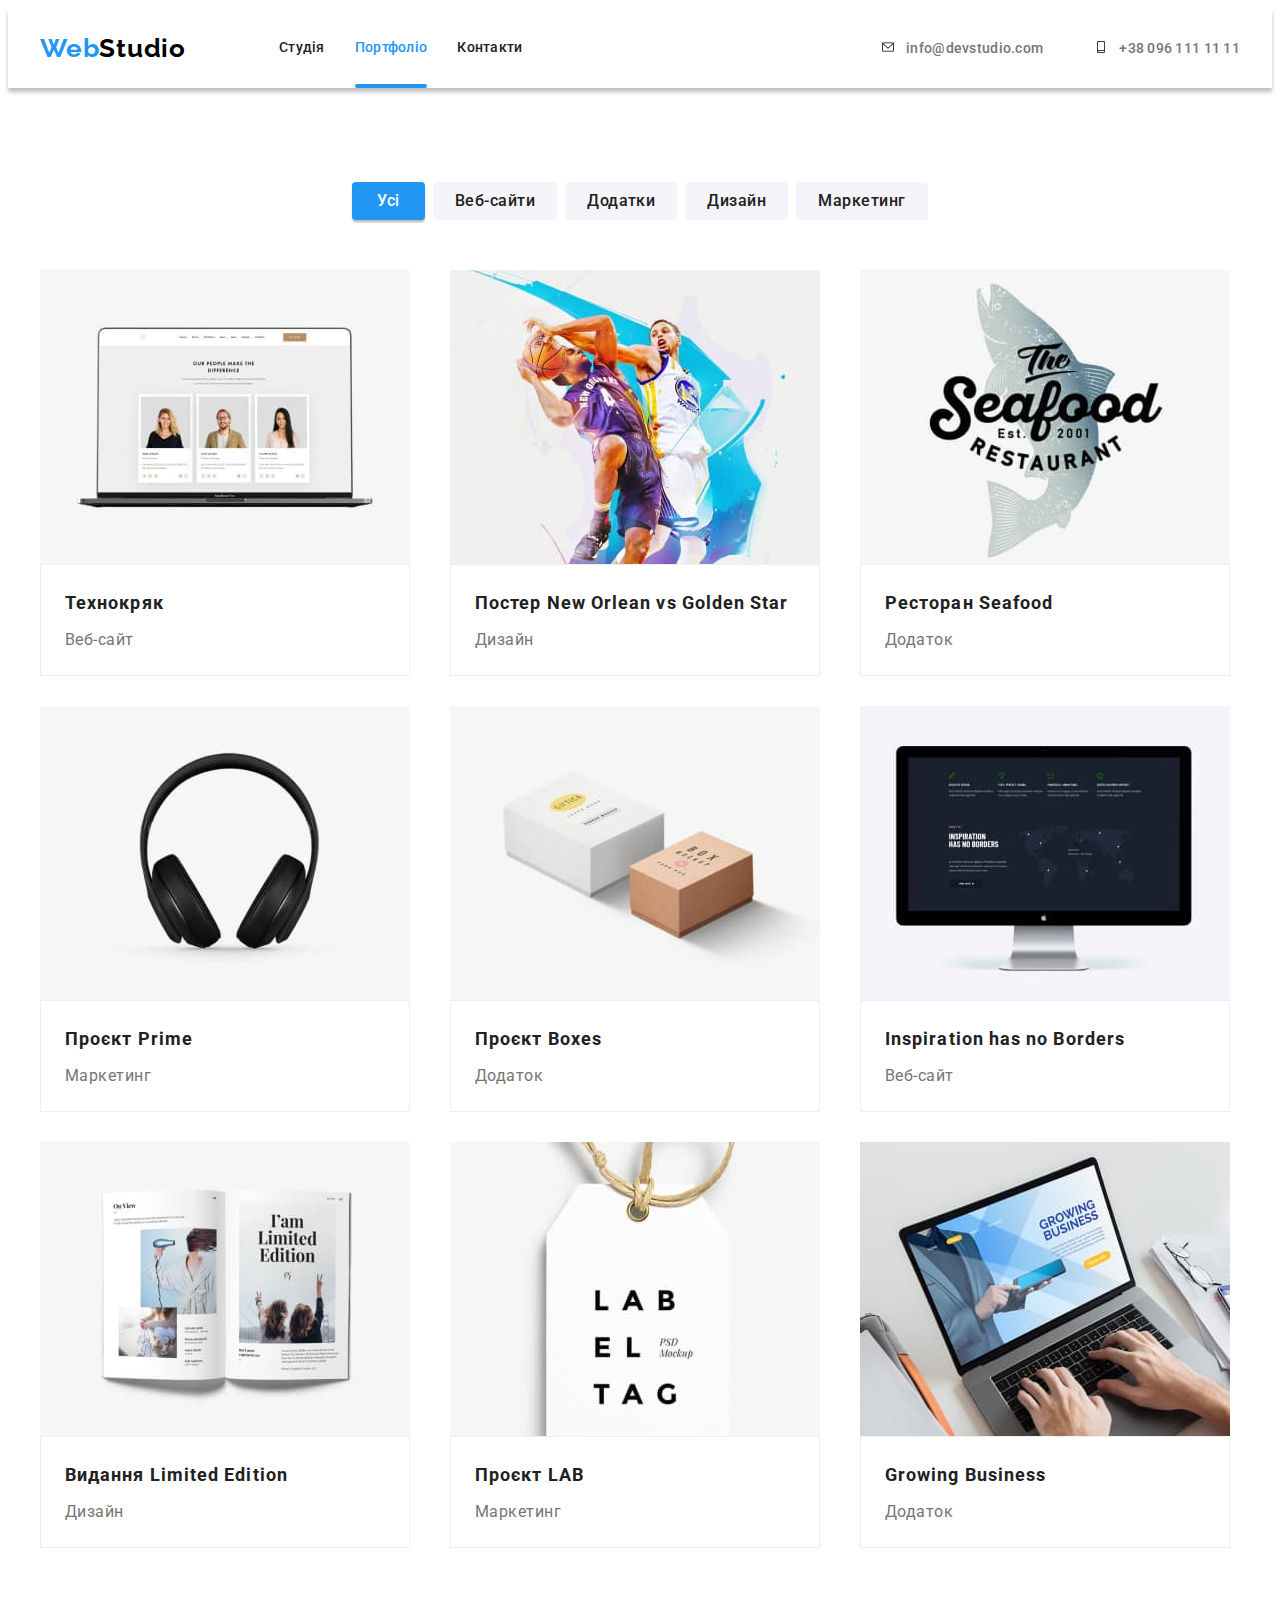
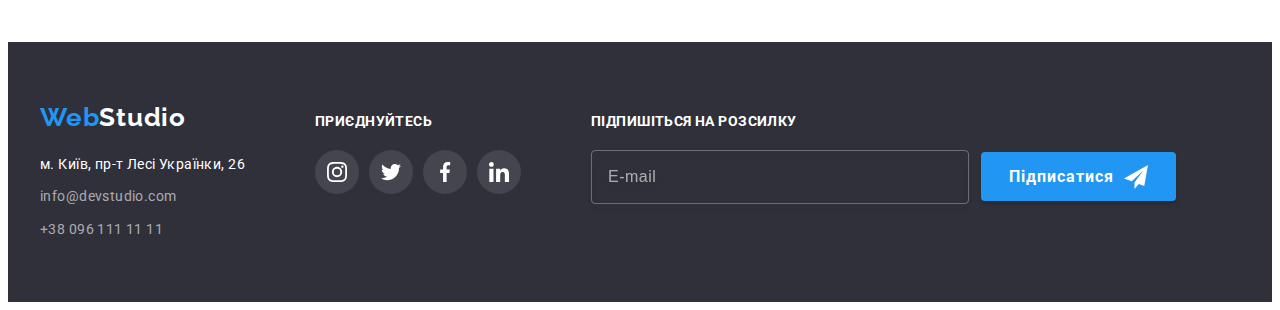
==== commit 50fc7d57: "add homework" ====
--- a/portfolio.html
+++ b/portfolio.html
@@ -15,22 +15,22 @@
     <link rel="stylesheet" href="./css/main.min.css">
 </head>
 <body>
-    <header class="site-header">
-        <div class="container header-container">
-            <nav class="header-nav">
-                <a href="/" class="logo"><span class="accent">Web</span>Studio</a>
-                <ul class="site-nav list">
-                <li class="link-header"><a href="./index.html" class="link">Студія</a></li>
-                <li class="link-header"><a href="" class="link current">Портфоліо</a></li>
-                <li class="link-header"><a href="" class="link">Контакти</a></li>
+    <header class="header">
+        <div class="container header__container">
+            <nav class="navigation">
+                <a href="/" class="logo navigation__logo logo--color--dark"><span class="accent">Web</span>Studio</a>
+                <ul class="menu list">
+                <li class="menu__link"><a href="./index.html" class="link">Студія</a></li>
+                <li class="menu__link"><a href="" class="link current">Портфоліо</a></li>
+                <li class="menu__link"><a href="" class="link">Контакти</a></li>
             </ul>
             </nav>
-        <ul class="adress-header list">
-            <li class="header-item"><a href="mailto:info@devstudio.com" class="header-link link"><svg class="header-icon"
+        <ul class="address list">
+            <li class="address__item"><a href="mailto:info@devstudio.com" class="address__link link"><svg class="address__icon"
                         width="16" height="12">
                         <use href="./images/icons.svg#icon-mail"></use>
                     </svg>info@devstudio.com</a></li>
-            <li class="header-item"><a href="tel:+380961111111" class="header-link link"><svg class="header-icon" width="16"
+            <li class="address__item"><a href="tel:+380961111111" class="address__link link"><svg class="address__icon" width="16"
                         height="12">
                         <use href="./images/icons.svg#icon-smartphone"></use>
                     </svg>+38 096 111 11 11</a></li>
@@ -166,7 +166,7 @@
     <footer class="footer">
         <div class="footer-container container">
             <div class="container-address">
-                <a href="/" class="logo-footer"><span class="accent">Web</span>Studio</a>
+                <a href="/" class="logo-footer logo--color--light"><span class="accent">Web</span>Studio</a>
                 <address class="address-footer">
                     <ul class="nav list">
                         <li class="nav-link"><a href="https://goo.gl/maps/p6rWdTMNFXtJnuZH9" target="_blank"
@@ -217,7 +217,7 @@
                         <div class="input-wrap">
                             <input type="email" name="user-email" class="footer-input" placeholder="E-mail" required
                                 id="footer-user-email">
-                            <button type="submit" class="footer-button">Відправити<svg class="modal-send" width="24"
+                            <button type="submit" class="footer-button">Підписатися<svg class="modal-send" width="24"
                                     height="24">
                                     <use href="./images/icons.svg#icon-send"></use>
                                 </svg></button>
--- a/css/main.min.css
+++ b/css/main.min.css
@@ -1 +1 @@
-:root{--primary-text-color: #757575;--title-text-color: #212121;--acent-color: #2196F3;--acent-text-color: #FFFFFF;--logo-header: #000000;--container-color: #EEEEEE;--section-bottom: #F5F4FA;--background-container: #2F303A;--footer-text: rgb(255, 255, 255, 0.6);--bgd-container: #C4C4C4}p,h1,h2,h3,h4,h5,h6{margin:0}ul,ol{margin:0;padding-left:0}button{cursor:pointer}address{font-style:normal}img{display:block;max-width:100%;height:auto}body{background-color:#fff;color:#757575;font-family:"roboto",sans-serif}.list{list-style:none}.link{text-decoration:none}.visually-hidden{position:absolute;white-space:nowrap;width:1px;height:1px;overflow:hidden;border:0;padding:0;clip:rect(0 0 0 0);-webkit-clip-path:inset(50%);clip-path:inset(50%);margin:-1px}.container{width:1200px;padding-left:15px;padding-right:15px;margin:0 auto}.input-wrap{display:flex;align-items:center;justify-content:center}.backdrop{width:100%;height:100%;background-color:rgba(0,0,0,.2);position:fixed;top:0;transition:opacity 250ms linear,visibility 250ms linear}.modal{width:528px;min-height:581px;background-color:var(--acent-text-color);position:absolute;top:50%;left:50%;padding:40px;transform:translate(-50%, -50%) scaleY(1);transition:transform 250ms linear;box-shadow:0px 1px 3px rgba(0,0,0,.12),0px 1px 1px rgba(0,0,0,.14),0px 2px 1px rgba(0,0,0,.2);border-radius:4px}.backdrop.is-hidden .modal{transform:translate(-50%, -50%) scaleY(0)}.modal-close{width:30px;height:30px;background-color:rgba(0,0,0,0);border:1px solid rgba(0,0,0,.1);border-radius:50%;position:absolute;right:8px;top:8px;display:flex;align-items:center;justify-content:center}.modal-close-icon{transition:fill 250ms linear}.modal-close:hover .modal-close-icon,.modal-close:focus .modal-close-icon{fill:var(--acent-color)}.modal-title{font-weight:700;font-size:20px;line-height:1.15;letter-spacing:.03em;text-align:center;color:var(--title-text-color);margin-bottom:12px}.modal-input{width:100%;height:40px;transition:fill 250ms linear;border:1px solid rgba(33,33,33,.2);border-radius:4px;padding-left:42px;color:var(--title-text-color);font-size:14px;outline:rgba(0,0,0,0)}.modal-input:focus,.modal-input:hover{border-color:var(--acent-color)}.modal-input::-moz-placeholder{font-weight:400;font-size:12px;line-height:1.16;letter-spacing:.01em;color:rgba(117,117,117,.5)}.modal-input:-ms-input-placeholder{font-weight:400;font-size:12px;line-height:1.16;letter-spacing:.01em;color:rgba(117,117,117,.5)}.modal-input::placeholder{font-weight:400;font-size:12px;line-height:1.16;letter-spacing:.01em;color:rgba(117,117,117,.5)}.modal-input-icon{transition:fill 250ms linear}.modal-input:focus+.modal-input-icon,.modal-input:hover+.modal-input-icon{fill:var(--acent-color)}.input-wrap{position:relative}.modal-field{margin-bottom:10px}.modal-field.comment-field{margin-bottom:20px}.modal-input-icon{position:absolute;left:12px;top:50%;transform:translateY(-50%)}.modal-text{width:100%;height:120px;border:1px solid rgba(33,33,33,.2);border-radius:4px;padding:12px 16px;resize:none;font-size:14px;color:var(--title-text-color);outline:rgba(0,0,0,0);transition:fill 250ms linear}.modal-text:hover,.modal-text:focus{border-color:var(--acent-color)}.modal-text::-moz-placeholder{font-weight:400;font-size:12px;line-height:1.16;letter-spacing:.01em;color:rgba(117,117,117,.5)}.modal-text:-ms-input-placeholder{font-weight:400;font-size:12px;line-height:1.16;letter-spacing:.01em;color:rgba(117,117,117,.5)}.modal-text::placeholder{font-weight:400;font-size:12px;line-height:1.16;letter-spacing:.01em;color:rgba(117,117,117,.5)}.modal-button{padding:10px 52px;margin:0 auto;display:block;box-shadow:0px 4px 4px rgba(0,0,0,.15);border-radius:4px;color:var(--acent-text-color);background-color:var(--acent-color);font-family:inherit;font-weight:700;font-size:16px;line-height:1.87;letter-spacing:.06em;border:none;cursor:pointer;transition:background-color 250ms linear,color 250ms linear,box-shadow 250ms linear}.modal-button:hover,.modal-button:focus{border-radius:4px;background:#188ce8;box-shadow:0px 3px 1px rgba(0,0,0,.1),0px 1px 2px rgba(0,0,0,.08),0px 2px 2px rgba(0,0,0,.12)}.input-label{font-weight:400;font-size:12px;line-height:1.16;letter-spacing:.01em;color:var(--primary-text-color)}.input-label span{display:block;margin-bottom:4px}.check-field{margin-bottom:30px;display:flex;justify-content:center}.check-text{font-weight:400;font-size:14px;line-height:1.71;letter-spacing:.03em;color:var(--primary-text-color);display:flex;align-items:center}.check-text span{width:16px;height:15px;border:2px solid #212121;border-radius:3px;margin-right:7px;display:flex;align-items:center;justify-content:center;fill:rgba(0,0,0,0)}.input-check:checked+.check-text span{background-color:#2196f3;border:rgba(0,0,0,0);fill:var(--acent-text-color)}.input-check:focus+.check-text span,.input-check:hover+.check-text span{border-color:var(--acent-color)}.check-link{color:#2196f3;display:block;font-weight:400;font-size:14px;line-height:1.71;letter-spacing:.03em;-webkit-text-decoration-line:underline;text-decoration-line:underline;margin-left:5px}.backdrop.is-hidden{opacity:0;visibility:hidden;pointer-events:none}.site-header{background-color:var(--acent-text-color);box-shadow:0px 4px 4px rgba(0,0,0,.25)}.logo{margin-right:93px;color:var(--logo-header);text-decoration:none;font-family:"raleway",sans-serif;font-weight:700;font-size:26px;line-height:1.19;letter-spacing:.03em}.accent{color:var(--acent-color)}.site-nav{display:flex;gap:30px}.link-header{position:relative}.current::after{content:"";position:absolute;width:100%;height:4px;border-radius:2px;padding-bottom:32;bottom:0;right:0;background-color:var(--acent-color)}.header-nav{display:flex;align-items:center}.adress-header{display:flex;align-items:center;gap:50px}.header-container{display:flex;justify-content:space-between}.header-icon{align-items:center;margin-right:10px;transition:fill 250ms linear}.adress-header .link:hover .header-icon,.adress-header .link:focus .header-icon{fill:var(--acent-color)}.site-nav .link{color:var(--title-text-color);display:block;font-weight:500;font-size:14px;line-height:1.14;letter-spacing:.02em;padding-top:32px;padding-bottom:32px;transition:color 250ms linear}.site-nav .link:hover,.site-nav .link:focus{color:var(--acent-color)}.site-nav .link.current{color:var(--acent-color)}.adress-header .link{color:var(--primary-text-color);font-weight:500;font-size:14px;line-height:1.14;letter-spacing:.02em;transition:color 250ms linear}.adress-header .link:hover,.adress-header .link:focus{color:var(--acent-color)}.hero{padding-top:200px;padding-bottom:200px;max-width:1600px;margin-left:auto;margin-right:auto;background-image:linear-gradient(rgba(47, 48, 58, 0.4), rgba(47, 48, 58, 0.4)),url(../images/hero.jpg);background-repeat:no-repeat;background-position:center;background-size:cover;background-color:var(--bgd-container)}.hero-title{width:696px;margin:0 auto;margin-bottom:30px;color:var(--acent-text-color);font-weight:900;font-size:44px;line-height:1.36;letter-spacing:.06em;text-align:center;text-transform:uppercase}.hero-button{min-width:216px;height:50px;padding:0;margin:0 auto;display:block;box-shadow:0px 4px 4px rgba(0,0,0,.15);border-radius:4px;color:var(--acent-text-color);background-color:var(--acent-color);font-family:inherit;font-weight:700;font-size:16px;line-height:1.87;letter-spacing:.06em;border:none;cursor:pointer}.corporation-icon-item{height:120px;display:flex;align-items:center;justify-content:center;background:var(--section-bottom);border-radius:4px;margin-bottom:30px}.corporation-list{display:flex;gap:30px}.corporation-link{width:calc((100% - 90px)/4)}.corporation{padding-top:94px;padding-bottom:94px}.corporation-caption{margin-bottom:10px;color:var(--title-text-color);font-weight:700;font-size:14px;line-height:1.14;letter-spacing:.03em;text-transform:uppercase}.corporation-text{color:var(--primary-text-color);font-size:14px;line-height:1.71;letter-spacing:.03em}.skills{padding-bottom:94px}.skills-list{display:flex;gap:30px}.skills-item{position:relative;overflow:hidden}.skills-text-top{font-weight:700;font-size:14px;line-height:1.14;letter-spacing:.03em;text-align:center;text-transform:uppercase;color:#fff;background:rgba(47,48,58,.8);position:absolute;bottom:0;width:100%;height:70px;display:flex;align-items:center;justify-content:center}.skills-hidden{margin-bottom:50px;color:var(--title-text-color);text-align:center;font-weight:700;font-size:36px;line-height:1.16;letter-spacing:.03em;text-align:center}.team-hidden{margin-bottom:50px;color:var(--title-text-color);font-weight:700;font-size:36px;line-height:1.16;letter-spacing:.03em;text-align:center}.team{padding-top:94px;padding-bottom:94px;background-color:var(--section-bottom)}.team-link{box-shadow:0px 1px 3px rgba(0,0,0,.12),0px 1px 1px rgba(0,0,0,.14),0px 2px 1px rgba(0,0,0,.2);border-radius:0px 0px 4px 4px}.team-box{padding-top:30px;padding-bottom:30px}.team-list{display:flex;gap:30px}.team-list .team-link{background-color:var(--acent-text-color);box-shadow:0px 1px 3px rgba(0,0,0,.12),0px 1px 1px rgba(0,0,0,.14),0px 2px 1px rgba(0,0,0,.2);border-radius:0px 0px 4px 4px}.team-caption{color:var(--title-text-color);text-align:center;font-weight:500;font-size:16px;line-height:1.18;letter-spacing:.03em;text-align:center}.team-text{margin-top:10px;color:var(--primary-text-color);line-height:1.18;letter-spacing:.03em;text-align:center}.team-soc-list{margin-top:16px;display:flex;justify-content:center;gap:10px}.team-soc-item{width:44px;height:44px}.team-soc-link{width:100%;height:100%;background-color:var(--acent-text-color);border-radius:50%;display:flex;align-items:center;justify-content:center;transition:background-color 250ms linear}.team-soc-link:hover,.team-soc-link:focus{background-color:var(--acent-color)}.team-soc-icon{fill:#afb1b8;transition:fill 250ms linear}.team-soc-link:hover .team-soc-icon,.team-soc-link:focus .team-soc-icon{fill:var(--acent-text-color)}.clients{padding-top:94px;padding-bottom:94px}.clients-hidden{margin-bottom:50px;color:var(--title-text-color);text-align:center;font-weight:700;font-size:36px;line-height:1.16;letter-spacing:.03em}.clients-list{display:flex;gap:30px}.clients-icon-item{width:calc((100% - 150px)/6);height:92px}.clients-icon-link{display:flex;align-items:center;justify-content:center;border:1px solid #afb1b8;border-radius:4px;width:100%;height:100%;transition:border-color 250ms linear}.clients-icon-link:hover,.clients-icon-link:focus{border-color:var(--acent-color)}.clients-icon{fill:#afb1b8;transition:fill 250ms linear}.clients-icon-link:hover .clients-icon,.clients-icon-link:focus .clients-icon{fill:var(--acent-color)}.footer{padding-top:60px;padding-bottom:60px;background-color:var(--background-container)}.logo-footer{color:var(--acent-text-color);text-decoration:none;font-family:"raleway",sans-serif;font-weight:700;font-size:26px;line-height:1.19;letter-spacing:.03em}.nav-link:not(:last-child){margin-bottom:9px}.nav .nav-address{color:var(--acent-text-color);text-decoration:none;font-style:normal;font-size:14px;line-height:1.71;letter-spacing:.03em;transition:color 250ms linear}.nav .nav-address:hover,.nav .nav-address:focus{color:var(--acent-color)}.nav .nav-info{color:var(--footer-text);text-decoration:none;font-style:normal;font-size:14px;line-height:1.71;letter-spacing:.03em;transition:color 250ms linear}.nav .nav-info:hover,.nav .nav-info:focus{color:var(--acent-color)}.address-footer{margin-top:20px}.footer-hidden{margin-bottom:20px;color:var(--acent-text-color);font-weight:700;font-size:14px;line-height:1.14;letter-spacing:.03em;text-transform:uppercase}.footer-container{display:flex;gap:70px;align-items:baseline}.footer-soc-list{display:flex;justify-content:center;gap:10px}.footer-soc-item{width:44px;height:44px}.footer-soc-link{width:100%;height:100%;background-color:rgba(255,255,255,.1);border-radius:50%;display:flex;align-items:center;justify-content:center;transition:background-color 250ms linear}.footer-soc-link:hover,.footer-soc-link:focus{background-color:var(--acent-color)}.footer-soc-icon{fill:var(--acent-text-color);transition:fill 250ms linear}.footer-soc-link:hover .footer-soc-icon,.footer-soc-link:focus .footer-soc-icon{fill:var(--acent-text-color)}.footer-input-label{font-weight:700;font-size:14px;line-height:1.14;letter-spacing:.03em;text-transform:uppercase;color:var(--acent-text-color)}.footer-input-label span{display:block;margin-bottom:20px}.footer-input{width:358px;height:50px;transition:fill 250ms linear;border:1px solid rgba(255,255,255,.3);filter:drop-shadow(0px 4px 4px rgba(0, 0, 0, 0.15));border-radius:4px;padding-left:16px;color:rgba(255,255,255,.6);font-size:16px;outline:rgba(0,0,0,0);background-color:rgba(0,0,0,0)}.footer-input::-moz-placeholder{font-weight:400;font-size:16px;line-height:1.25;letter-spacing:.03em;display:flex;align-items:center;color:rgba(255,255,255,.6)}.footer-input:-ms-input-placeholder{font-weight:400;font-size:16px;line-height:1.25;letter-spacing:.03em;display:flex;align-items:center;color:rgba(255,255,255,.6)}.footer-input::placeholder{font-weight:400;font-size:16px;line-height:1.25;letter-spacing:.03em;display:flex;align-items:center;color:rgba(255,255,255,.6)}.footer-button{padding:10px 28px;margin:0 auto;display:block;box-shadow:0px 4px 4px rgba(0,0,0,.15);border-radius:4px;color:var(--acent-text-color);background-color:#2196f3;font-family:inherit;font-weight:700;font-size:16px;line-height:1.87;letter-spacing:.06em;border:none;cursor:pointer;margin-left:12px;display:flex;align-items:center;justify-content:center}.modal-send{fill:var(--acent-text-color);margin-left:10px}.button{padding:6px 22px}.button.current-btn{padding:6px 25px}.portfolio-nav{padding-top:94px;padding-bottom:94px}.portfolio-nav .button.current-btn{color:var(--acent-text-color);background-color:var(--acent-color);box-shadow:0px 3px 1px rgba(0,0,0,.1),0px 1px 2px rgba(0,0,0,.08),0px 2px 2px rgba(0,0,0,.12);border-radius:4px}.portfolio-btn{justify-content:center;margin-bottom:50px;display:flex;gap:8px}.portfolio-nav .button{border-radius:4px;color:var(--title-text-color);background-color:var(--section-bottom);border:none;font-family:inherit;font-weight:500;font-size:16px;line-height:1.62;letter-spacing:.03em;text-align:center;cursor:pointer;transition:background-color 250ms linear,color 250ms linear,box-shadow 250ms linear}.portfolio-nav .button:hover,.portfolio-nav .button:focus{color:var(--acent-text-color);background-color:var(--acent-color);box-shadow:0px 3px 1px rgba(0,0,0,.1),0px 1px 2px rgba(0,0,0,.08),0px 2px 2px rgba(0,0,0,.12);border-radius:4px}.portfolio-link{padding:0;background-color:var(--acent-text-color);flex-basis:calc((100% - 60px)/3)}.portfolio-img{display:inline-block;transition:box-shadow 250ms linear}.portfolio-img:hover,.portfolio-img:focus{box-shadow:0px 1px 1px rgba(0,0,0,.12),0px 4px 4px rgba(0,0,0,.06),1px 4px 6px rgba(0,0,0,.16)}.portfolio-header{color:var(--title-text-color);font-weight:700;font-size:18px;line-height:2;letter-spacing:.06em}.portfolio-text{color:var(--primary-text-color);line-height:1.87;letter-spacing:.03em}.link-text{border:1px solid #eee;padding-top:20px;padding-left:24px;padding-bottom:20px;padding-right:24px}.portfolio-text{margin-top:4px}.portfolio{display:flex;gap:30px;flex-wrap:wrap}.text-top-wrap{position:relative;overflow:hidden}.top-text{font-size:18px;line-height:1.56;letter-spacing:.03em;color:#fff;background:rgba(33,150,243,.9);position:absolute;top:0;padding:63px 24px;transform:translateY(100%);transition:transform 250ms linear}.portfolio-link:hover .top-text,.portfolio-link:focus .top-text{transform:translateY(0)}/*# sourceMappingURL=main.min.css.map */+:root{--primary-text-color: #757575;--title-text-color: #212121;--acent-color: #2196F3;--acent-text-color: #FFFFFF;--logo-header: #000000;--container-color: #EEEEEE;--section-bottom: #F5F4FA;--background-container: #2F303A;--footer-text: rgb(255, 255, 255, 0.6);--bgd-container: #C4C4C4}p,h1,h2,h3,h4,h5,h6{margin:0}ul,ol{margin:0;padding-left:0}button{cursor:pointer}address{font-style:normal}img{display:block;max-width:100%;height:auto}body{background-color:#fff;color:#757575;font-family:"roboto",sans-serif}.list{list-style:none}.link{text-decoration:none}.visually-hidden{position:absolute;white-space:nowrap;width:1px;height:1px;overflow:hidden;border:0;padding:0;clip:rect(0 0 0 0);-webkit-clip-path:inset(50%);clip-path:inset(50%);margin:-1px}.container{width:1200px;padding-left:15px;padding-right:15px;margin:0 auto}.input-wrap{display:flex;align-items:center;justify-content:center}.backdrop{width:100%;height:100%;background-color:rgba(0,0,0,.2);position:fixed;top:0;transition:opacity 250ms linear,visibility 250ms linear}.modal{width:528px;min-height:581px;background-color:var(--acent-text-color);position:absolute;top:50%;left:50%;padding:40px;transform:translate(-50%, -50%) scaleY(1);transition:transform 250ms linear;box-shadow:0px 1px 3px rgba(0,0,0,.12),0px 1px 1px rgba(0,0,0,.14),0px 2px 1px rgba(0,0,0,.2);border-radius:4px}.backdrop.is-hidden .modal{transform:translate(-50%, -50%) scaleY(0)}.modal-close{width:30px;height:30px;background-color:rgba(0,0,0,0);border:1px solid rgba(0,0,0,.1);border-radius:50%;position:absolute;right:8px;top:8px;display:flex;align-items:center;justify-content:center}.modal-close-icon{transition:fill 250ms linear}.modal-close:hover .modal-close-icon,.modal-close:focus .modal-close-icon{fill:var(--acent-color)}.modal-title{font-weight:700;font-size:20px;line-height:1.15;letter-spacing:.03em;text-align:center;color:var(--title-text-color);margin-bottom:12px}.modal-input{width:100%;height:40px;transition:fill 250ms linear;border:1px solid rgba(33,33,33,.2);border-radius:4px;padding-left:42px;color:var(--title-text-color);font-size:14px;outline:rgba(0,0,0,0)}.modal-input:focus,.modal-input:hover{border-color:var(--acent-color)}.modal-input::-moz-placeholder{font-weight:400;font-size:12px;line-height:1.16;letter-spacing:.01em;color:rgba(117,117,117,.5)}.modal-input:-ms-input-placeholder{font-weight:400;font-size:12px;line-height:1.16;letter-spacing:.01em;color:rgba(117,117,117,.5)}.modal-input::placeholder{font-weight:400;font-size:12px;line-height:1.16;letter-spacing:.01em;color:rgba(117,117,117,.5)}.modal-input-icon{transition:fill 250ms linear}.modal-input:focus+.modal-input-icon,.modal-input:hover+.modal-input-icon{fill:var(--acent-color)}.input-wrap{position:relative}.modal-field{margin-bottom:10px}.modal-field.comment-field{margin-bottom:20px}.modal-input-icon{position:absolute;left:12px;top:50%;transform:translateY(-50%)}.modal-text{width:100%;height:120px;border:1px solid rgba(33,33,33,.2);border-radius:4px;padding:12px 16px;resize:none;font-size:14px;color:var(--title-text-color);outline:rgba(0,0,0,0);transition:fill 250ms linear}.modal-text:hover,.modal-text:focus{border-color:var(--acent-color)}.modal-text::-moz-placeholder{font-weight:400;font-size:12px;line-height:1.16;letter-spacing:.01em;color:rgba(117,117,117,.5)}.modal-text:-ms-input-placeholder{font-weight:400;font-size:12px;line-height:1.16;letter-spacing:.01em;color:rgba(117,117,117,.5)}.modal-text::placeholder{font-weight:400;font-size:12px;line-height:1.16;letter-spacing:.01em;color:rgba(117,117,117,.5)}.modal-button{padding:10px 52px;margin:0 auto;display:block;box-shadow:0px 4px 4px rgba(0,0,0,.15);border-radius:4px;color:var(--acent-text-color);background-color:var(--acent-color);font-family:inherit;font-weight:700;font-size:16px;line-height:1.87;letter-spacing:.06em;border:none;cursor:pointer;transition:background-color 250ms linear,color 250ms linear,box-shadow 250ms linear}.modal-button:hover,.modal-button:focus{border-radius:4px;background:#188ce8;box-shadow:0px 3px 1px rgba(0,0,0,.1),0px 1px 2px rgba(0,0,0,.08),0px 2px 2px rgba(0,0,0,.12)}.input-label{font-weight:400;font-size:12px;line-height:1.16;letter-spacing:.01em;color:var(--primary-text-color)}.input-label span{display:block;margin-bottom:4px}.check-field{margin-bottom:30px;display:flex;justify-content:center}.check-text{font-weight:400;font-size:14px;line-height:1.71;letter-spacing:.03em;color:var(--primary-text-color);display:flex;align-items:center}.check-text span{width:16px;height:15px;border:2px solid #212121;border-radius:3px;margin-right:7px;display:flex;align-items:center;justify-content:center;fill:rgba(0,0,0,0)}.input-check:checked+.check-text span{background-color:#2196f3;border:rgba(0,0,0,0);fill:var(--acent-text-color)}.input-check:focus+.check-text span,.input-check:hover+.check-text span{border-color:var(--acent-color)}.check-link{color:#2196f3;display:block;font-weight:400;font-size:14px;line-height:1.71;letter-spacing:.03em;-webkit-text-decoration-line:underline;text-decoration-line:underline;margin-left:5px}.backdrop.is-hidden{opacity:0;visibility:hidden;pointer-events:none}.logo--color--light{color:var(--acent-text-color)}.logo--color--dark{color:var(--logo-header)}.header{background-color:var(--acent-text-color);box-shadow:0px 4px 4px rgba(0,0,0,.25)}.navigation__logo{margin-right:93px}.logo{text-decoration:none;font-family:"raleway",sans-serif;font-weight:700;font-size:26px;line-height:1.19;letter-spacing:.03em}.accent{color:var(--acent-color)}.menu{display:flex;gap:30px}.menu__link{position:relative}.current::after{content:"";position:absolute;width:100%;height:4px;border-radius:2px;padding-bottom:32;bottom:0;right:0;background-color:var(--acent-color)}.navigation{display:flex;align-items:center}.address{display:flex;align-items:center;gap:50px}.header__container{display:flex;justify-content:space-between}.address__icon{align-items:center;margin-right:10px;transition:fill 250ms linear}.address .link:hover .address__icon,.address .link:focus .address__icon{fill:var(--acent-color)}.menu .link{color:var(--title-text-color);display:block;font-weight:500;font-size:14px;line-height:1.14;letter-spacing:.02em;padding-top:32px;padding-bottom:32px;transition:color 250ms linear}.menu .link:hover,.menu .link:focus{color:var(--acent-color)}.menu .link.current{color:var(--acent-color)}.address .link{color:var(--primary-text-color);font-weight:500;font-size:14px;line-height:1.14;letter-spacing:.02em;transition:color 250ms linear}.address .link:hover,.address .link:focus{color:var(--acent-color)}.hero{padding-top:200px;padding-bottom:200px;max-width:1600px;margin-left:auto;margin-right:auto;background-image:linear-gradient(rgba(47, 48, 58, 0.4), rgba(47, 48, 58, 0.4)),url(../images/hero.jpg);background-repeat:no-repeat;background-position:center;background-size:cover;background-color:var(--bgd-container)}.hero-title{width:696px;margin:0 auto;margin-bottom:30px;color:var(--acent-text-color);font-weight:900;font-size:44px;line-height:1.36;letter-spacing:.06em;text-align:center;text-transform:uppercase}.hero-button{min-width:216px;height:50px;padding:0;margin:0 auto;display:block;box-shadow:0px 4px 4px rgba(0,0,0,.15);border-radius:4px;color:var(--acent-text-color);background-color:var(--acent-color);font-family:inherit;font-weight:700;font-size:16px;line-height:1.87;letter-spacing:.06em;border:none;cursor:pointer}.corporation__icon{height:120px;display:flex;align-items:center;justify-content:center;background:var(--section-bottom);border-radius:4px;margin-bottom:30px}.corporation{display:flex;gap:30px}.corporation__link{width:calc((100% - 90px)/4)}.tasks{padding-top:94px;padding-bottom:94px}.corporation__caption{margin-bottom:10px;color:var(--title-text-color);font-weight:700;font-size:14px;line-height:1.14;letter-spacing:.03em;text-transform:uppercase}.corporation__text{color:var(--primary-text-color);font-size:14px;line-height:1.71;letter-spacing:.03em}.skills{padding-bottom:94px}.skills-list{display:flex;gap:30px}.skills-item{position:relative;overflow:hidden}.skills-text-top{font-weight:700;font-size:14px;line-height:1.14;letter-spacing:.03em;text-align:center;text-transform:uppercase;color:#fff;background:rgba(47,48,58,.8);position:absolute;bottom:0;width:100%;height:70px;display:flex;align-items:center;justify-content:center}.skills-hidden{margin-bottom:50px;color:var(--title-text-color);text-align:center;font-weight:700;font-size:36px;line-height:1.16;letter-spacing:.03em;text-align:center}.team-hidden{margin-bottom:50px;color:var(--title-text-color);font-weight:700;font-size:36px;line-height:1.16;letter-spacing:.03em;text-align:center}.team{padding-top:94px;padding-bottom:94px;background-color:var(--section-bottom)}.team-link{width:calc((100% - 90px)/4);box-shadow:0px 1px 3px rgba(0,0,0,.12),0px 1px 1px rgba(0,0,0,.14),0px 2px 1px rgba(0,0,0,.2);border-radius:0px 0px 4px 4px}.team-box{padding-top:30px;padding-bottom:30px}.team-list{display:flex;gap:30px}.team-list .team-link{background-color:var(--acent-text-color);box-shadow:0px 1px 3px rgba(0,0,0,.12),0px 1px 1px rgba(0,0,0,.14),0px 2px 1px rgba(0,0,0,.2);border-radius:0px 0px 4px 4px}.team-caption{color:var(--title-text-color);text-align:center;font-weight:500;font-size:16px;line-height:1.18;letter-spacing:.03em;text-align:center}.team-text{margin-top:10px;color:var(--primary-text-color);line-height:1.18;letter-spacing:.03em;text-align:center}.team-soc-list{margin-top:16px;display:flex;justify-content:center;gap:10px}.team-soc-item{width:44px;height:44px}.team-soc-link{width:100%;height:100%;background-color:var(--acent-text-color);border-radius:50%;display:flex;align-items:center;justify-content:center;transition:background-color 250ms linear}.team-soc-link:hover,.team-soc-link:focus{background-color:var(--acent-color)}.team-soc-icon{fill:#afb1b8;transition:fill 250ms linear}.team-soc-link:hover .team-soc-icon,.team-soc-link:focus .team-soc-icon{fill:var(--acent-text-color)}.clients{padding-top:94px;padding-bottom:94px}.clients__hidden{margin-bottom:50px;color:var(--title-text-color);text-align:center;font-weight:700;font-size:36px;line-height:1.16;letter-spacing:.03em}.clients__list{display:flex;gap:30px}.clients__link{width:calc((100% - 150px)/6);height:92px}.clients__item{display:flex;align-items:center;justify-content:center;border:1px solid #afb1b8;border-radius:4px;width:100%;height:100%;transition:border-color 250ms linear}.clients__item:hover,.clients__item:focus{border-color:var(--acent-color)}.clients__icon{fill:#afb1b8;transition:fill 250ms linear}.clients__link:hover .clients__icon,.clients__link:focus .clients__icon{fill:var(--acent-color)}.footer{padding-top:60px;padding-bottom:60px;background-color:var(--background-container)}.logo-footer{text-decoration:none;font-family:"raleway",sans-serif;font-weight:700;font-size:26px;line-height:1.19;letter-spacing:.03em}.nav-link:not(:last-child){margin-bottom:9px}.nav .nav-address{color:var(--acent-text-color);text-decoration:none;font-style:normal;font-size:14px;line-height:1.71;letter-spacing:.03em;transition:color 250ms linear}.nav .nav-address:hover,.nav .nav-address:focus{color:var(--acent-color)}.nav .nav-info{color:var(--footer-text);text-decoration:none;font-style:normal;font-size:14px;line-height:1.71;letter-spacing:.03em;transition:color 250ms linear}.nav .nav-info:hover,.nav .nav-info:focus{color:var(--acent-color)}.address-footer{margin-top:20px}.footer-hidden{margin-bottom:20px;color:var(--acent-text-color);font-weight:700;font-size:14px;line-height:1.14;letter-spacing:.03em;text-transform:uppercase}.footer-container{display:flex;gap:70px;align-items:baseline}.footer-soc-list{display:flex;justify-content:center;gap:10px}.footer-soc-item{width:44px;height:44px}.footer-soc-link{width:100%;height:100%;background-color:rgba(255,255,255,.1);border-radius:50%;display:flex;align-items:center;justify-content:center;transition:background-color 250ms linear}.footer-soc-link:hover,.footer-soc-link:focus{background-color:var(--acent-color)}.footer-soc-icon{fill:var(--acent-text-color);transition:fill 250ms linear}.footer-soc-link:hover .footer-soc-icon,.footer-soc-link:focus .footer-soc-icon{fill:var(--acent-text-color)}.footer-input-label{font-weight:700;font-size:14px;line-height:1.14;letter-spacing:.03em;text-transform:uppercase;color:var(--acent-text-color)}.footer-input-label span{display:block;margin-bottom:20px}.footer-input{width:358px;height:50px;transition:fill 250ms linear;border:1px solid rgba(255,255,255,.3);filter:drop-shadow(0px 4px 4px rgba(0, 0, 0, 0.15));border-radius:4px;padding-left:16px;color:rgba(255,255,255,.6);font-size:16px;outline:rgba(0,0,0,0);background-color:rgba(0,0,0,0)}.footer-input::-moz-placeholder{font-weight:400;font-size:16px;line-height:1.25;letter-spacing:.03em;display:flex;align-items:center;color:rgba(255,255,255,.6)}.footer-input:-ms-input-placeholder{font-weight:400;font-size:16px;line-height:1.25;letter-spacing:.03em;display:flex;align-items:center;color:rgba(255,255,255,.6)}.footer-input::placeholder{font-weight:400;font-size:16px;line-height:1.25;letter-spacing:.03em;display:flex;align-items:center;color:rgba(255,255,255,.6)}.footer-button{padding:10px 28px;margin:0 auto;display:block;box-shadow:0px 4px 4px rgba(0,0,0,.15);border-radius:4px;color:var(--acent-text-color);background-color:#2196f3;font-family:inherit;font-weight:700;font-size:16px;line-height:1.87;letter-spacing:.06em;border:none;cursor:pointer;margin-left:12px;display:flex;align-items:center;justify-content:center}.modal-send{fill:var(--acent-text-color);margin-left:10px}.button{padding:6px 22px}.button.current-btn{padding:6px 25px}.portfolio-nav{padding-top:94px;padding-bottom:94px}.portfolio-nav .button.current-btn{color:var(--acent-text-color);background-color:var(--acent-color);box-shadow:0px 3px 1px rgba(0,0,0,.1),0px 1px 2px rgba(0,0,0,.08),0px 2px 2px rgba(0,0,0,.12);border-radius:4px}.portfolio-btn{justify-content:center;margin-bottom:50px;display:flex;gap:8px}.portfolio-nav .button{border-radius:4px;color:var(--title-text-color);background-color:var(--section-bottom);border:none;font-family:inherit;font-weight:500;font-size:16px;line-height:1.62;letter-spacing:.03em;text-align:center;cursor:pointer;transition:background-color 250ms linear,color 250ms linear,box-shadow 250ms linear}.portfolio-nav .button:hover,.portfolio-nav .button:focus{color:var(--acent-text-color);background-color:var(--acent-color);box-shadow:0px 3px 1px rgba(0,0,0,.1),0px 1px 2px rgba(0,0,0,.08),0px 2px 2px rgba(0,0,0,.12);border-radius:4px}.portfolio-link{padding:0;background-color:var(--acent-text-color);flex-basis:calc((100% - 60px)/3)}.portfolio-img{display:inline-block;transition:box-shadow 250ms linear}.portfolio-img:hover,.portfolio-img:focus{box-shadow:0px 1px 1px rgba(0,0,0,.12),0px 4px 4px rgba(0,0,0,.06),1px 4px 6px rgba(0,0,0,.16)}.portfolio-header{color:var(--title-text-color);font-weight:700;font-size:18px;line-height:2;letter-spacing:.06em}.portfolio-text{color:var(--primary-text-color);line-height:1.87;letter-spacing:.03em}.link-text{border:1px solid #eee;padding-top:20px;padding-left:24px;padding-bottom:20px;padding-right:24px}.portfolio-text{margin-top:4px}.portfolio{display:flex;gap:30px;flex-wrap:wrap}.text-top-wrap{position:relative;overflow:hidden}.top-text{font-size:18px;line-height:1.56;letter-spacing:.03em;color:#fff;background:rgba(33,150,243,.9);position:absolute;top:0;padding:63px 24px;transform:translateY(100%);transition:transform 250ms linear}.portfolio-link:hover .top-text,.portfolio-link:focus .top-text{transform:translateY(0)}/*# sourceMappingURL=main.min.css.map */